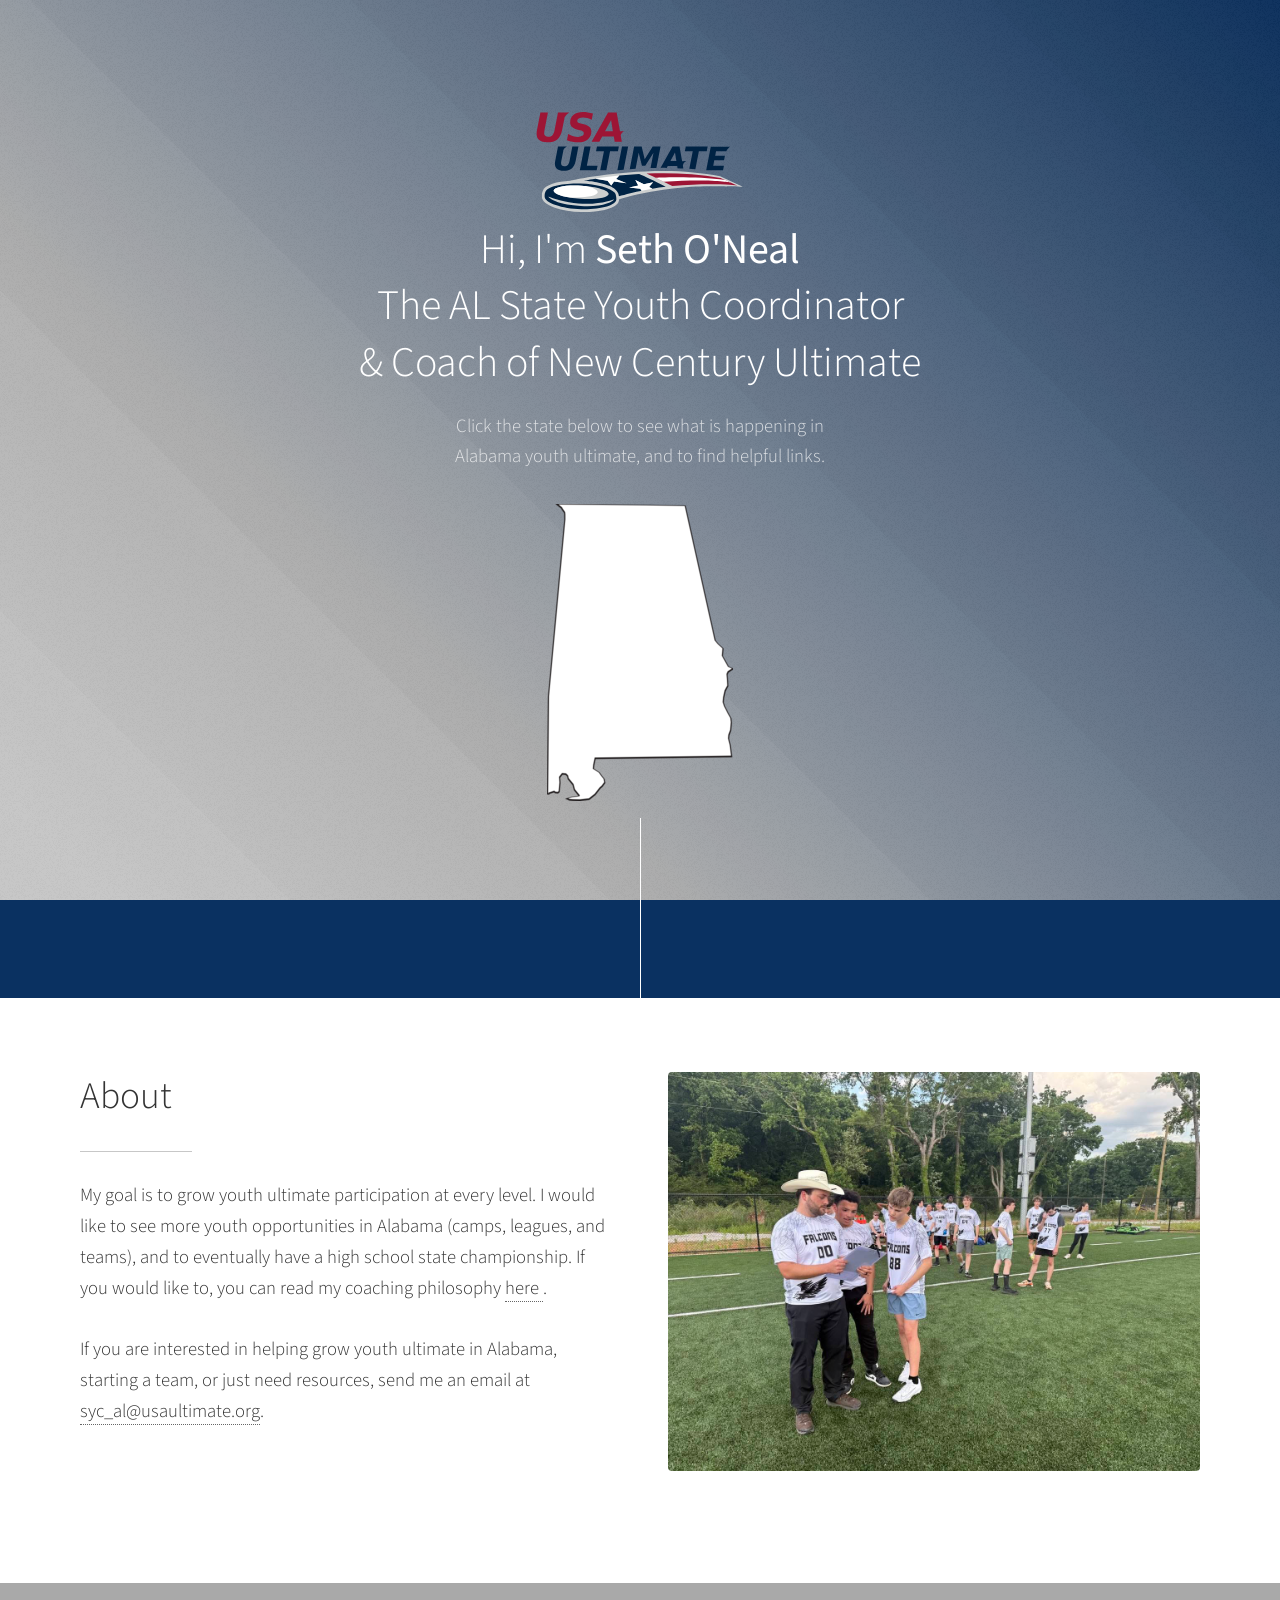
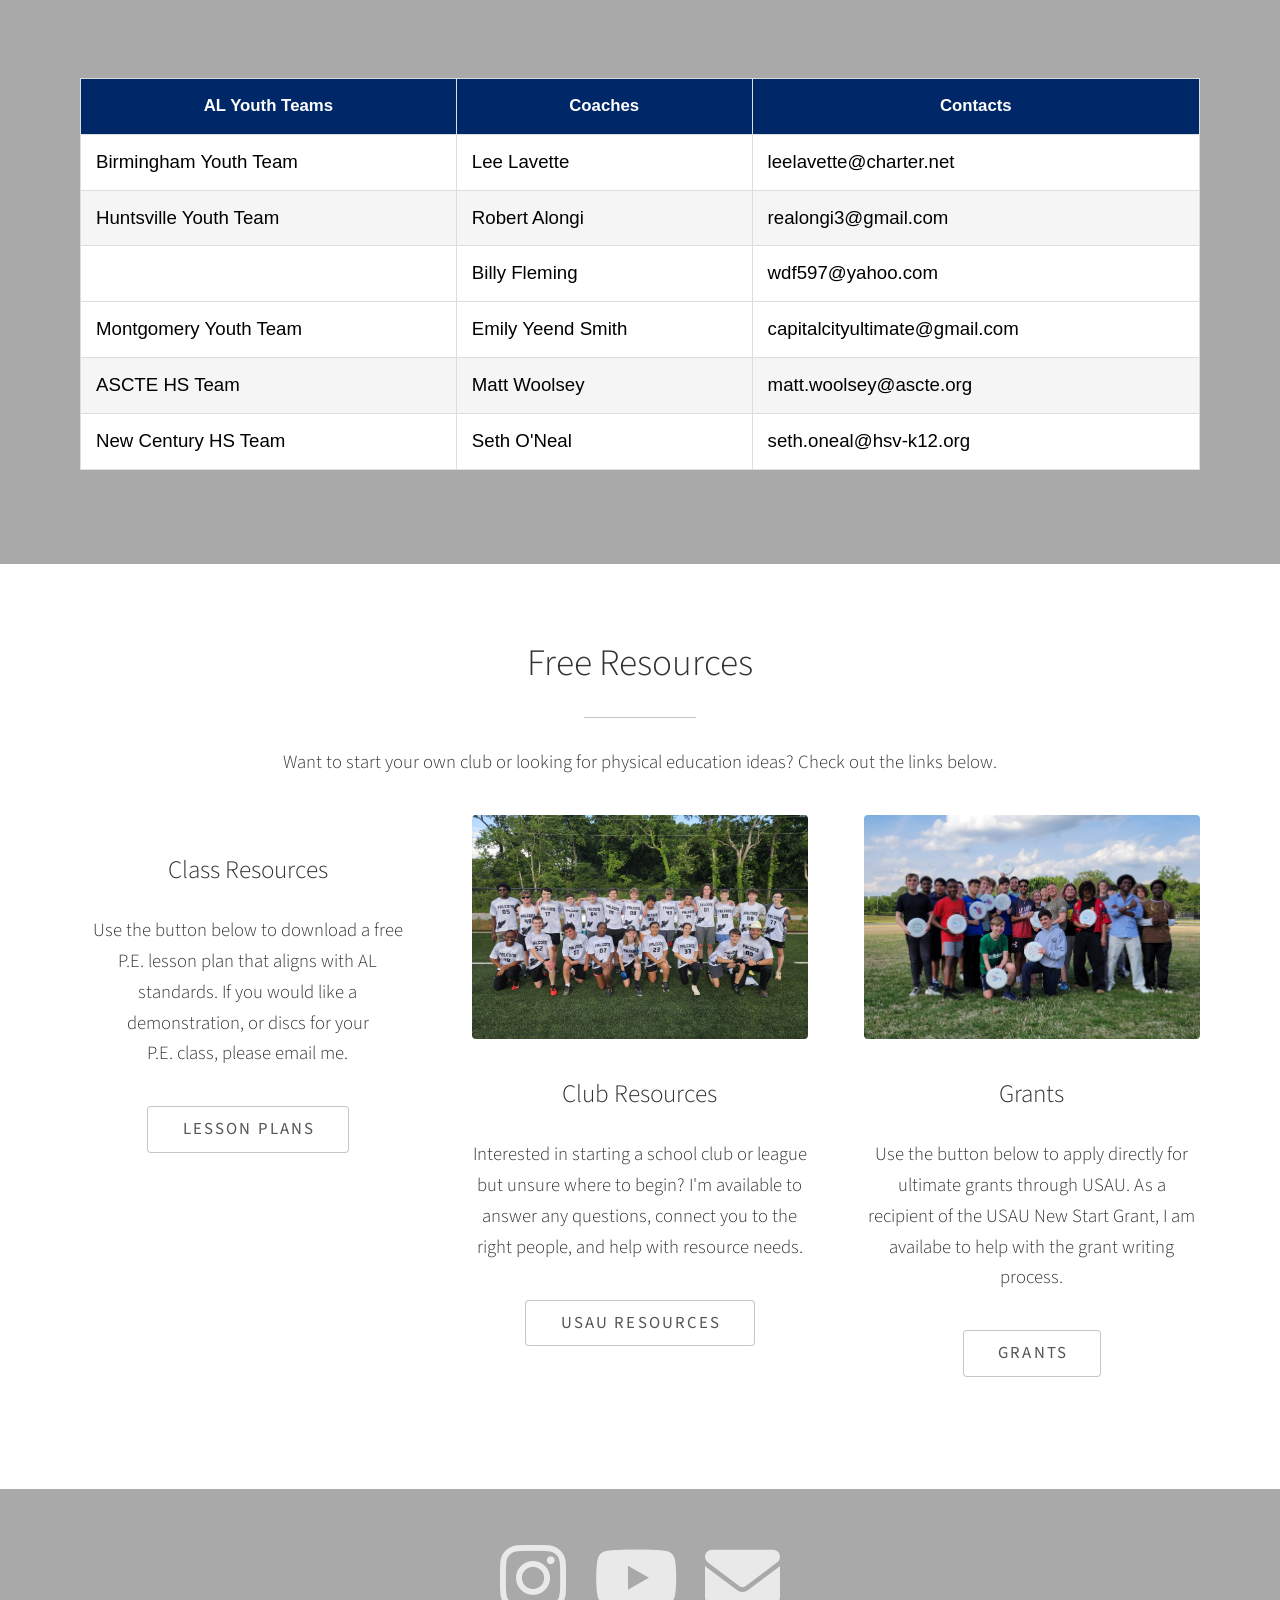
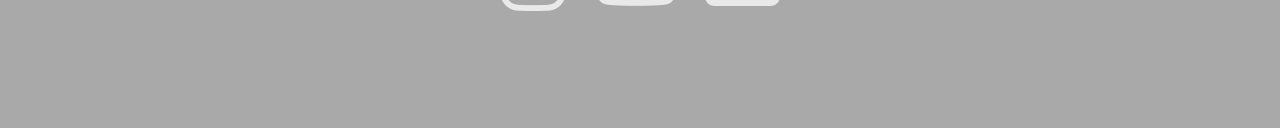
==== ultimate/index.html @ a7fb4c31 "Add files via upload" ====
<!DOCTYPE HTML>
<!--
	Photon by HTML5 UP
	html5up.net | @ajlkn
	Free for personal and commercial use under the CCA 3.0 license (html5up.net/license)
-->
<html>
	<head>
		<title>AL Ultimate</title>
		<meta charset="utf-8" />
		<meta name="viewport" content="width=device-width, initial-scale=1, user-scalable=no" />
		<link rel="stylesheet" href="assets/css/main.css" />
		<noscript><link rel="stylesheet" href="assets/css/noscript.css" /></noscript>
		<link rel="stylesheet"
      href="https://cdnjs.cloudflare.com/ajax/libs/font-awesome/6.7.2/css/all.min.css">
	</head>
	<body class="is-preload">

		<!-- Header -->
			<section id="header">
				<div class="inner">
					<span><a href="https://usaultimate.org/youth/" target="_blank" class="logo-link"><img src="images/usau-ultimate-logo.svg" alt="USAU Logo" width="300" height="100"></a></span>
					<h1>Hi, I'm <strong><a href="../index.html" class="no-underline">Seth O'Neal</a></strong><br />
					The AL State Youth Coordinator <br />
					& Coach of New Century Ultimate</h1>
					<p>Click the state below to see what is happening in <br />
					Alabama youth ultimate, and to find helpful links.</p>
					<ul class="actions special">
						<li><a href="#one" class="button scrolly"></a></li>
					</ul>
					<br />
				</div>
			</section>

		<!-- One -->
			<section id="one" class="main style1">
				<div class="container">
					<div class="row gtr-150">
						<div class="col-6 col-12-medium">
							<header class="major">
								<h2>About</h2>
							</header>
							<p>My goal is to grow youth ultimate participation at every level. I would like to see more youth opportunities in Alabama (camps, leagues, and teams), and to eventually have a high school state championship. If you would like to, you can read my coaching philosophy <a href="images/Coaching Philosophy.pdf" target="_blank"> here </a>. <br />
							<br>
							If you are interested in helping grow youth ultimate in Alabama, starting a team, or just need resources, send me an email at <a href="mailto: syc_al@usaultimate.org" target="_blank">syc_al@usaultimate.org</a>.
							</p>
						</div>
						<div class="col-6 col-12-medium imp-medium">
							<span class="image fit"><img src="images/Coach Pic.jpg" alt="" /></span>
						</div>
					</div>
				</div>
			</section>

		<!-- Two -->
			<section id="two" class="main style2">
				<div class="container">
<style>

.generated-table {
  width: 100%;
  border-collapse: collapse;
  margin: 20px 0;
  font-family: sans-serif;
	
}

.generated-table th,
.generated-table td {
  border: 1px solid #ddd;
  padding: 12px 15px;
  text-align: left;
  background-color: transparent;
  color: inherit;
}

.generated-table th {
  font-weight: bold;
}

.generated-table .tgp-style-1 {
  position: relative;
  background-color: rgb(0, 40, 104);
  color: rgb(255, 255, 255);
  text-align: center;
}

.generated-table .tgp-style-2 {
  position: relative;
  text-align: center;
  color: rgb(255, 255, 255);
  background-color: rgb(0, 40, 104);
}

.generated-table .tgp-style-3 {
  position: relative;
  color: rgb(0, 0, 0);
  background-color: rgb(255, 255, 255);
}

.generated-table .tgp-style-4 {
  position: relative;
  background-color: rgb(255, 255, 255);
  color: rgb(0, 0, 0);
}

.generated-table .tgp-style-5 {
  position: relative;
  background-color: rgb(245, 245, 245);
  color: rgb(0, 0, 0);
}

.generated-table th { background-color: #f2f8ff; color: #1d3557; }

</style>
<table class="table-style-normal generated-table">
  <thead>
    <tr>
      <th scope="col" class="tgp-style-1">AL Youth Teams
      </th>
      <th scope="col" class="tgp-style-2">Coaches
      </th>
      <th scope="col" class="tgp-style-2">Contacts
      </th>
    </tr>
  </thead>
  <tbody>
    <tr>
      <td class="tgp-style-3">Birmingham Youth Team
      </td>
      <td class="tgp-style-4">Lee Lavette
      </td>
      <td class="tgp-style-4">
        <a href="mailto: leelavette@charter.net" target="_blank">leelavette@charter.net
        </a>
      </td>
    </tr>
    <tr>
      <td class="tgp-style-5">Huntsville Youth Team
      </td>
      <td class="tgp-style-5">Robert Alongi
      </td>
      <td class="tgp-style-5">
          <a href="mailto: realongi3@gmail.com" target="_blank">realongi3@gmail.com
        </a>
      </td>
    </tr>
    <tr>
      <td class="tgp-style-4">&nbsp;
      </td>
      <td class="tgp-style-4">Billy Fleming
      </td>
      <td class="tgp-style-4">
        <a href="mailto: wdf597@yahoo.com" target="_blank">wdf597@yahoo.com
        </a>
      </td>
    </tr>
	<tr>
      <td class="tgp-style-3">Montgomery Youth Team
      </td>
      <td class="tgp-style-4">Emily Yeend Smith
      </td>
      <td class="tgp-style-4">
        <a href="mailto: capitalcityultimate@gmail.com" target="_blank">capitalcityultimate@gmail.com
        </a>
      </td>
    </tr>
    <tr>
      <td class="tgp-style-5">ASCTE HS Team
      </td>
      <td class="tgp-style-5">Matt Woolsey
      </td>
      <td class="tgp-style-5">
        <a href="mailto: matt.woolsey@ascte.org" target="_blank">matt.woolsey@ascte.org
        </a>
      </td>
    </tr>
    <tr>
      <td class="tgp-style-3">New Century HS Team
      </td>
      <td class="tgp-style-3">Seth O'Neal
      </td>
      <td class="tgp-style-3">
        <a href="mailto: seth.oneal@hsv-k12.org" target="_blank">seth.oneal@hsv-k12.org
        </a>
      </td>
    </tr>
  </tbody>
</table>
					</div>
				</div>
			</section>

		<!-- Three -->
			<section id="three" class="main style1 special">
				<div class="container">
					<header class="major">
						<h2>Free Resources</h2>
					</header>
					<p>Want to start your own club or looking for physical education ideas? Check out the links below.</p>
					<div class="row gtr-150">
						<div class="col-4 col-12-medium">
							<span class="image fit"><img src="images/Gym Pic.JPG" alt="" /></span>
							<h3>Class Resources</h3>
							<p>Use the button below to download a free P.E. lesson plan that aligns with AL <br> standards. If you would like a demonstration, or discs for your <br> P.E. class, please email me.</p>
							<ul class="actions special">
								<li><a href="images/Ultimate Frisbee Lesson Plans.pdf" target="_blank" class="button">Lesson Plans</a></li>
							</ul>
						</div>
						<div class="col-4 col-12-medium">
							<span class="image fit"><img src="images/S26 Ultimate Team.jpg" alt="" /></span>
							<h3>Club Resources</h3>
							<p>Interested in starting a school club or league but unsure where to begin? I'm available to answer any questions, connect you to the right people, and help with resource needs.</p>
							<ul class="actions special">
								<li><a href="https://usaultimate.org/resources/?_resource_filters=youth" target="_blank" class="button">USAU Resources</a></li>
							</ul>
						</div>
						<div class="col-4 col-12-medium">
							<span class="image fit"><img src="images/Ultimate Grant Photo.jpg" alt="" /></span>
							<h3>Grants</h3>
							<p>Use the button below to apply directly for ultimate grants through USAU. As a recipient of the USAU New Start Grant, I am availabe to help with the grant writing process.</p>
							<ul class="actions special">
								<li><a href="https://usaultimate.org/youth-growth-grants/" target="_blank" class="button">Grants</a></li>
							</ul>
						</div>
					</div>
				</div>
			</section>

		<!-- Four -->
			<section id="four" class="main style2 special">
				<div class="container">
									<ul class="icons">
					<!-- <li><a href="#" class="icon brands alt fa-twitter"><span class="label">Twitter</span></a></li> -->
					<li><a href="https://www.instagram.com/ncths_ultimate/" target="_blank" class="icon brands alt fa-instagram"><span class="label">Instagram</span></a></li>
					<li><a href="https://www.youtube.com/@sethtayloroneal" target="_blank" class="icon brands fa-youtube"><span class="label">Youtube</span></a></li>
					<li><a href="mailto: syc_al@usaultimate.org" class="icon solid alt fa-envelope" target="_blank"><span class="label">Email</span></a></li>
				</ul>
			</section>
					<!-- header class="major">
						<h2>Ipsum feugiat consequat?</h2>
					</header>
					<p>Sed lacus nascetur ac ante amet sapien.</p>
					<ul class="actions special">
						<li><a href="#" class="button wide primary">Sign Up</a></li>
						<li><a href="#" class="button wide">Learn More</a></li>
					</ul>
				</div>
			</section>

		<!-- Five -->
		<!--
			<section id="five" class="main style1">
				<div class="container">
					<header class="major special">
						<h2>Elements</h2>
					</header>

					<section>
						<h4>Text</h4>
						<p>This is <b>bold</b> and this is <strong>strong</strong>. This is <i>italic</i> and this is <em>emphasized</em>.
						This is <sup>superscript</sup> text and this is <sub>subscript</sub> text.
						This is <u>underlined</u> and this is code: <code>for (;;) { ... }</code>. Finally, <a href="#">this is a link</a>.</p>
						<hr />
						<header>
							<h4>Heading with a Subtitle</h4>
							<p>Lorem ipsum dolor sit amet nullam id egestas urna aliquam</p>
						</header>
						<p>Nunc lacinia ante nunc ac lobortis. Interdum adipiscing gravida odio porttitor sem non mi integer non faucibus ornare mi ut ante amet placerat aliquet. Volutpat eu sed ante lacinia sapien lorem accumsan varius montes viverra nibh in adipiscing blandit tempus accumsan.</p>
						<header>
							<h5>Heading with a Subtitle</h5>
							<p>Lorem ipsum dolor sit amet nullam id egestas urna aliquam</p>
						</header>
						<p>Nunc lacinia ante nunc ac lobortis. Interdum adipiscing gravida odio porttitor sem non mi integer non faucibus ornare mi ut ante amet placerat aliquet. Volutpat eu sed ante lacinia sapien lorem accumsan varius montes viverra nibh in adipiscing blandit tempus accumsan.</p>
						<hr />
						<h2>Heading Level 2</h2>
						<h3>Heading Level 3</h3>
						<h4>Heading Level 4</h4>
						<h5>Heading Level 5</h5>
						<h6>Heading Level 6</h6>
						<hr />
						<h5>Blockquote</h5>
						<blockquote>Fringilla nisl. Donec accumsan interdum nisi, quis tincidunt felis sagittis eget tempus euismod. Vestibulum ante ipsum primis in faucibus vestibulum. Blandit adipiscing eu felis iaculis volutpat ac adipiscing accumsan faucibus. Vestibulum ante ipsum primis in faucibus lorem ipsum dolor sit amet nullam adipiscing eu felis.</blockquote>
						<h5>Preformatted</h5>
						<pre><code>i = 0;

while (!deck.isInOrder()) {
print 'Iteration ' + i;
deck.shuffle();
i++;
}

print 'It took ' + i + ' iterations to sort the deck.';</code></pre>
					</section>

					<section>
						<h4>Lists</h4>
						<div class="row">
							<div class="col-6 col-12-medium">
								<h5>Unordered</h5>
								<ul>
									<li>Dolor pulvinar etiam.</li>
									<li>Sagittis adipiscing.</li>
									<li>Felis enim feugiat.</li>
								</ul>
								<h5>Alternate</h5>
								<ul class="alt">
									<li>Dolor pulvinar etiam.</li>
									<li>Sagittis adipiscing.</li>
									<li>Felis enim feugiat.</li>
								</ul>
							</div>
							<div class="col-6 col-12-medium">
								<h5>Ordered</h5>
								<ol>
									<li>Dolor pulvinar etiam.</li>
									<li>Etiam vel felis viverra.</li>
									<li>Felis enim feugiat.</li>
									<li>Dolor pulvinar etiam.</li>
									<li>Etiam vel felis lorem.</li>
									<li>Felis enim et feugiat.</li>
								</ol>
								<h5>Icons</h5>
								<ul class="icons">
									<li><a href="#" class="icon brands fa-twitter"><span class="label">Twitter</span></a></li>
									<li><a href="#" class="icon brands fa-facebook-f"><span class="label">Facebook</span></a></li>
									<li><a href="#" class="icon brands fa-instagram"><span class="label">Instagram</span></a></li>
									<li><a href="#" class="icon brands fa-github"><span class="label">Github</span></a></li>
								</ul>
							</div>
						</div>
						<h5>Actions</h5>
						<div class="row">
							<div class="col-6 col-12-medium">
								<ul class="actions">
									<li><a href="#" class="button primary">Default</a></li>
									<li><a href="#" class="button">Default</a></li>
								</ul>
								<ul class="actions small">
									<li><a href="#" class="button primary small">Small</a></li>
									<li><a href="#" class="button small">Small</a></li>
								</ul>
								<ul class="actions stacked">
									<li><a href="#" class="button primary">Default</a></li>
									<li><a href="#" class="button">Default</a></li>
								</ul>
								<ul class="actions stacked">
									<li><a href="#" class="button primary small">Small</a></li>
									<li><a href="#" class="button small">Small</a></li>
								</ul>
							</div>
							<div class="col-6 col-12-medium">
								<ul class="actions stacked">
									<li><a href="#" class="button primary fit">Default</a></li>
									<li><a href="#" class="button fit">Default</a></li>
								</ul>
								<ul class="actions stacked">
									<li><a href="#" class="button primary small fit">Small</a></li>
									<li><a href="#" class="button small fit">Small</a></li>
								</ul>
							</div>
						</div>
					</section>

					<section>
						<h4>Table</h4>
						<h5>Default</h5>
						<div class="table-wrapper">
							<table>
								<thead>
									<tr>
										<th>Name</th>
										<th>Description</th>
										<th>Price</th>
									</tr>
								</thead>
								<tbody>
									<tr>
										<td>Item One</td>
										<td>Ante turpis integer aliquet porttitor.</td>
										<td>29.99</td>
									</tr>
									<tr>
										<td>Item Two</td>
										<td>Vis ac commodo adipiscing arcu aliquet.</td>
										<td>19.99</td>
									</tr>
									<tr>
										<td>Item Three</td>
										<td> Morbi faucibus arcu accumsan lorem.</td>
										<td>29.99</td>
									</tr>
									<tr>
										<td>Item Four</td>
										<td>Vitae integer tempus condimentum.</td>
										<td>19.99</td>
									</tr>
									<tr>
										<td>Item Five</td>
										<td>Ante turpis integer aliquet porttitor.</td>
										<td>29.99</td>
									</tr>
								</tbody>
								<tfoot>
									<tr>
										<td colspan="2"></td>
										<td>100.00</td>
									</tr>
								</tfoot>
							</table>
						</div>

						<h5>Alternate</h5>
						<div class="table-wrapper">
							<table class="alt">
								<thead>
									<tr>
										<th>Name</th>
										<th>Description</th>
										<th>Price</th>
									</tr>
								</thead>
								<tbody>
									<tr>
										<td>Item One</td>
										<td>Ante turpis integer aliquet porttitor.</td>
										<td>29.99</td>
									</tr>
									<tr>
										<td>Item Two</td>
										<td>Vis ac commodo adipiscing arcu aliquet.</td>
										<td>19.99</td>
									</tr>
									<tr>
										<td>Item Three</td>
										<td> Morbi faucibus arcu accumsan lorem.</td>
										<td>29.99</td>
									</tr>
									<tr>
										<td>Item Four</td>
										<td>Vitae integer tempus condimentum.</td>
										<td>19.99</td>
									</tr>
									<tr>
										<td>Item Five</td>
										<td>Ante turpis integer aliquet porttitor.</td>
										<td>29.99</td>
									</tr>
								</tbody>
								<tfoot>
									<tr>
										<td colspan="2"></td>
										<td>100.00</td>
									</tr>
								</tfoot>
							</table>
						</div>
					</section>

					<section>
						<h4>Buttons</h4>
						<ul class="actions">
							<li><a href="#" class="button primary">Primary</a></li>
							<li><a href="#" class="button">Default</a></li>
						</ul>
						<ul class="actions">
							<li><a href="#" class="button large">Large</a></li>
							<li><a href="#" class="button">Default</a></li>
							<li><a href="#" class="button small">Small</a></li>
						</ul>
						<ul class="actions fit">
							<li><a href="#" class="button fit">Fit</a></li>
							<li><a href="#" class="button primary fit">Fit</a></li>
							<li><a href="#" class="button fit">Fit</a></li>
						</ul>
						<ul class="actions fit small">
							<li><a href="#" class="button primary fit small">Fit + Small</a></li>
							<li><a href="#" class="button fit small">Fit + Small</a></li>
							<li><a href="#" class="button primary fit small">Fit + Small</a></li>
						</ul>
						<ul class="actions">
							<li><a href="#" class="button primary icon solid fa-download">Icon</a></li>
							<li><a href="#" class="button icon solid fa-download">Icon</a></li>
						</ul>
						<ul class="actions">
							<li><span class="button primary disabled">Disabled</span></li>
							<li><span class="button disabled">Disabled</span></li>
						</ul>
					</section>

					<section>
						<h4>Form</h4>
						<form method="post" action="#">
							<div class="row gtr-uniform gtr-50">
								<div class="col-6 col-12-xsmall">
									<input type="text" name="demo-name" id="demo-name" value="" placeholder="Name" />
								</div>
								<div class="col-6 col-12-xsmall">
									<input type="email" name="demo-email" id="demo-email" value="" placeholder="Email" />
								</div>
								<div class="col-12">
									<select name="demo-category" id="demo-category">
										<option value="">- Category -</option>
										<option value="1">Manufacturing</option>
										<option value="1">Shipping</option>
										<option value="1">Administration</option>
										<option value="1">Human Resources</option>
									</select>
								</div>
								<div class="col-4 col-12-small">
									<input type="radio" id="demo-priority-low" name="demo-priority" checked>
									<label for="demo-priority-low">Low</label>
								</div>
								<div class="col-4 col-12-small">
									<input type="radio" id="demo-priority-normal" name="demo-priority">
									<label for="demo-priority-normal">Normal</label>
								</div>
								<div class="col-4 col-12-small">
									<input type="radio" id="demo-priority-high" name="demo-priority">
									<label for="demo-priority-high">High</label>
								</div>
								<div class="col-6 col-12-small">
									<input type="checkbox" id="demo-copy" name="demo-copy">
									<label for="demo-copy">Email me a copy</label>
								</div>
								<div class="col-6 col-12-small">
									<input type="checkbox" id="demo-human" name="demo-human" checked>
									<label for="demo-human">Not a robot</label>
								</div>
								<div class="col-12">
									<textarea name="demo-message" id="demo-message" placeholder="Enter your message" rows="6"></textarea>
								</div>
								<div class="col-12">
									<ul class="actions">
										<li><input type="submit" value="Send Message" class="primary" /></li>
										<li><input type="reset" value="Reset" /></li>
									</ul>
								</div>
							</div>
						</form>
					</section>

					<section>
						<h4>Image</h4>
						<h5>Fit</h5>
						<div class="box alt">
							<div class="row gtr-uniform gtr-50">
								<div class="col-12"><span class="image fit"><img src="images/pic06.jpg" alt="" /></span></div>
								<div class="col-4"><span class="image fit"><img src="images/pic02.jpg" alt="" /></span></div>
								<div class="col-4"><span class="image fit"><img src="images/pic03.jpg" alt="" /></span></div>
								<div class="col-4"><span class="image fit"><img src="images/pic04.jpg" alt="" /></span></div>
								<div class="col-4"><span class="image fit"><img src="images/pic03.jpg" alt="" /></span></div>
								<div class="col-4"><span class="image fit"><img src="images/pic04.jpg" alt="" /></span></div>
								<div class="col-4"><span class="image fit"><img src="images/pic02.jpg" alt="" /></span></div>
								<div class="col-4"><span class="image fit"><img src="images/pic04.jpg" alt="" /></span></div>
								<div class="col-4"><span class="image fit"><img src="images/pic02.jpg" alt="" /></span></div>
								<div class="col-4"><span class="image fit"><img src="images/pic03.jpg" alt="" /></span></div>
							</div>
						</div>
						<h5>Left &amp; Right</h5>
						<p><span class="image left"><img src="images/pic05.jpg" alt="" /></span>Fringilla nisl. Donec accumsan interdum nisi, quis tincidunt felis sagittis eget. tempus euismod. Vestibulum ante ipsum primis in faucibus vestibulum. Blandit adipiscing eu felis iaculis volutpat ac adipiscing accumsan eu faucibus. Integer ac pellentesque praesent tincidunt felis sagittis eget. tempus euismod. Vestibulum ante ipsum primis in faucibus vestibulum. Blandit adipiscing eu felis iaculis volutpat ac adipiscing accumsan eu faucibus. Integer ac pellentesque praesent. Donec accumsan interdum nisi, quis tincidunt felis sagittis eget. tempus euismod. Vestibulum ante ipsum primis in faucibus vestibulum. Blandit adipiscing eu felis iaculis volutpat ac adipiscing accumsan eu faucibus. Integer ac pellentesque praesent tincidunt felis sagittis eget. tempus euismod. Vestibulum ante ipsum primis in faucibus vestibulum. Blandit adipiscing eu felis iaculis volutpat ac adipiscing accumsan eu faucibus. Integer ac pellentesque praesent. Blandit adipiscing eu felis iaculis volutpat ac adipiscing accumsan eu faucibus. Integer ac pellentesque praesent tincidunt felis sagittis eget. tempus euismod. Vestibulum ante ipsum primis in faucibus vestibulum. Blandit adipiscing eu felis iaculis volutpat ac adipiscing accumsan eu faucibus. Integer ac pellentesque praesent.</p>
						<p><span class="image right"><img src="images/pic05.jpg" alt="" /></span>Fringilla nisl. Donec accumsan interdum nisi, quis tincidunt felis sagittis eget. tempus euismod. Vestibulum ante ipsum primis in faucibus vestibulum. Blandit adipiscing eu felis iaculis volutpat ac adipiscing accumsan eu faucibus. Integer ac pellentesque praesent tincidunt felis sagittis eget. tempus euismod. Vestibulum ante ipsum primis in faucibus vestibulum. Blandit adipiscing eu felis iaculis volutpat ac adipiscing accumsan eu faucibus. Integer ac pellentesque praesent. Donec accumsan interdum nisi, quis tincidunt felis sagittis eget. tempus euismod. Vestibulum ante ipsum primis in faucibus vestibulum. Blandit adipiscing eu felis iaculis volutpat ac adipiscing accumsan eu faucibus. Integer ac pellentesque praesent tincidunt felis sagittis eget. tempus euismod. Vestibulum ante ipsum primis in faucibus vestibulum. Blandit adipiscing eu felis iaculis volutpat ac adipiscing accumsan eu faucibus. Integer ac pellentesque praesent. Blandit adipiscing eu felis iaculis volutpat ac adipiscing accumsan eu faucibus. Integer ac pellentesque praesent tincidunt felis sagittis eget. tempus euismod. Vestibulum ante ipsum primis in faucibus vestibulum. Blandit adipiscing eu felis iaculis volutpat ac adipiscing accumsan eu faucibus. Integer ac pellentesque praesent.</p>
					</section>

				</div>
			</section>
		-->

		<!-- Footer -->
			<!--section id="footer">
				<ul class="icons">
					<li><a href="#" class="icon brands alt fa-twitter"><span class="label">Twitter</span></a></li>
					<li><a href="#" class="icon brands alt fa-facebook-f"><span class="label">Facebook</span></a></li>
					<li><a href="#" class="icon brands alt fa-instagram"><span class="label">Instagram</span></a></li>
					<li><a href="#" class="icon brands alt fa-github"><span class="label">GitHub</span></a></li>
					<li><a href="#" class="icon solid alt fa-envelope"><span class="label">Email</span></a></li>
				</ul>
				<ul class="copyright">
					<li>&copy; Untitled</li><li>Design: <a href="http://html5up.net">HTML5 UP</a></li>
				</ul>
			</section>

		<!-- Scripts -->
			<script src="assets/js/jquery.min.js"></script>
			<script src="assets/js/jquery.scrolly.min.js"></script>
			<script src="assets/js/browser.min.js"></script>
			<script src="assets/js/breakpoints.min.js"></script>
			<script src="assets/js/util.js"></script>
			<script src="assets/js/main.js"></script>

	</body>
</html>
---- ultimate/assets/css/main.css ----
@import url("fontawesome-all.min.css");
@import url("https://fonts.googleapis.com/css?family=Source+Sans+Pro:300,300italic,400,400italic");

/*
	Photon by HTML5 UP
	html5up.net | @ajlkn
	Free for personal and commercial use under the CCA 3.0 license (html5up.net/license)
*/

html, body, div, span, applet, object,
iframe, h1, h2, h3, h4, h5, h6, p, blockquote,
pre, a, abbr, acronym, address, big, cite,
code, del, dfn, em, img, ins, kbd, q, s, samp,
small, strike, strong, sub, sup, tt, var, b,
u, i, center, dl, dt, dd, ol, ul, li, fieldset,
form, label, legend, table, caption, tbody,
tfoot, thead, tr, th, td, article, aside,
canvas, details, embed, figure, figcaption,
footer, header, hgroup, menu, nav, output, ruby,
section, summary, time, mark, audio, video {
	margin: 0;
	padding: 0;
	border: 0;
	font-size: 100%;
	font: inherit;
	vertical-align: baseline;}

article, aside, details, figcaption, figure,
footer, header, hgroup, menu, nav, section {
	display: block;}

body {
	line-height: 1;
}

ol, ul {
	list-style: none;
}

blockquote, q {
	quotes: none;
}

	blockquote:before, blockquote:after, q:before, q:after {
		content: '';
		content: none;
	}

table {
	border-collapse: collapse;
	border-spacing: 0;
}

body {
	-webkit-text-size-adjust: none;
}

mark {
	background-color: transparent;
	color: inherit;
}

input::-moz-focus-inner {
	border: 0;
	padding: 0;
}

input, select, textarea {
	-moz-appearance: none;
	-webkit-appearance: none;
	-ms-appearance: none;
	appearance: none;
}

/* Basic */

	html {
		box-sizing: border-box;
	}

	*, *:before, *:after {
		box-sizing: inherit;
	}

	body {
		background: #fff;
	}

		body.is-preload *, body.is-preload *:before, body.is-preload *:after {
			-moz-animation: none !important;
			-webkit-animation: none !important;
			-ms-animation: none !important;
			animation: none !important;
			-moz-transition: none !important;
			-webkit-transition: none !important;
			-ms-transition: none !important;
			transition: none !important;
		}

	body, input, select, textarea {
		color: #353535;
		font-family: "Source Sans Pro", Helvetica, sans-serif;
		font-size: 16pt;
		font-weight: 300;
		line-height: 1.65em;
	}

	a {
		-moz-transition: color 0.2s ease-in-out, border-color 0.2s ease-in-out;
		-webkit-transition: color 0.2s ease-in-out, border-color 0.2s ease-in-out;
		-ms-transition: color 0.2s ease-in-out, border-color 0.2s ease-in-out;
		transition: color 0.2s ease-in-out, border-color 0.2s ease-in-out;
		border-bottom: dotted 1px #666;
		color: inherit;
		text-decoration: none;
	}

		a:hover {
			border-bottom-color: transparent !important;
			color: #1767c9;
		}

	strong, b {
		color: #555;
		font-weight: 400;
	}

	em, i {
		font-style: italic;
	}

	p {
		margin: 0 0 2em 0;
	}

	h1, h2, h3, h4, h5, h6 {
		color: #333;
		line-height: 1em;
		margin: 0 0 1em 0;
	}

		h1 a, h2 a, h3 a, h4 a, h5 a, h6 a {
			color: inherit;
			text-decoration: none;
		}

	h1 {
		font-size: 2.25em;
		line-height: 1.35em;
	}

	h2 {
		font-size: 2em;
		line-height: 1.35em;
	}

	h3 {
		font-size: 1.35em;
		line-height: 1.5em;
	}

	h4 {
		font-size: 1.25em;
		line-height: 1.5em;
	}

	h5 {
		font-size: 0.9em;
		line-height: 1.5em;
	}

	h6 {
		font-size: 0.7em;
		line-height: 1.5em;
	}

	sub {
		font-size: 0.8em;
		position: relative;
		top: 0.5em;
	}

	sup {
		font-size: 0.8em;
		position: relative;
		top: -0.5em;
	}

	hr {
		border: 0;
		border-bottom: solid 1px rgba(144, 144, 144, 0.5);
		margin: 2em 0;
	}

		hr.major {
			margin: 3em 0;
		}

	blockquote {
		border-left: solid 4px rgba(144, 144, 144, 0.5);
		font-style: italic;
		margin: 0 0 2em 0;
		padding: 0.5em 0 0.5em 2em;
	}

	code {
		background: rgba(144, 144, 144, 0.075);
		border-radius: 4px;
		border: solid 1px rgba(144, 144, 144, 0.5);
		font-family: "Courier New", monospace;
		font-size: 0.9em;
		margin: 0 0.25em;
		padding: 0.25em 0.65em;
	}

	pre {
		-webkit-overflow-scrolling: touch;
		font-family: "Courier New", monospace;
		font-size: 0.9em;
		margin: 0 0 2em 0;
	}

		pre code {
			display: block;
			line-height: 1.75em;
			padding: 1em 1.5em;
			overflow-x: auto;
		}

	.align-left {
		text-align: left;
	}

	.align-center {
		text-align: center;
	}

	.align-right {
		text-align: right;
	}

/* Container */

	.container {
		margin: 0 auto;
		max-width: calc(100% - 4em);
		width: 60em;
	}

		.container.xsmall {
			width: 15em;
		}

		.container.small {
			width: 30em;
		}

		.container.medium {
			width: 45em;
		}

		.container.large {
			width: 75em;
		}

		.container.xlarge {
			width: 90em;
		}

		.container.max {
			width: 100%;
		}

		@media screen and (max-width: 980px) {

			.container {
				max-width: 100% !important;
				width: 100% !important;
			}

		}

		@media screen and (max-width: 480px) {

			.container {
				max-width: calc(100% - 3em);
			}

		}

/* Row */

	.row {
		display: flex;
		flex-wrap: wrap;
		box-sizing: border-box;
		align-items: stretch;
	}

		.row > * {
			box-sizing: border-box;
		}

		.row.gtr-uniform > * > :last-child {
			margin-bottom: 0;
		}

		.row.aln-left {
			justify-content: flex-start;
		}

		.row.aln-center {
			justify-content: center;
		}

		.row.aln-right {
			justify-content: flex-end;
		}

		.row.aln-top {
			align-items: flex-start;
		}

		.row.aln-middle {
			align-items: center;
		}

		.row.aln-bottom {
			align-items: flex-end;
		}

		.row > .imp {
			order: -1;
		}

		.row > .col-1 {
			width: 8.33333%;
		}

		.row > .off-1 {
			margin-left: 8.33333%;
		}

		.row > .col-2 {
			width: 16.66667%;
		}

		.row > .off-2 {
			margin-left: 16.66667%;
		}

		.row > .col-3 {
			width: 25%;
		}

		.row > .off-3 {
			margin-left: 25%;
		}

		.row > .col-4 {
			width: 33.33333%;
		}

		.row > .off-4 {
			margin-left: 33.33333%;
		}

		.row > .col-5 {
			width: 41.66667%;
		}

		.row > .off-5 {
			margin-left: 41.66667%;
		}

		.row > .col-6 {
			width: 50%;
		}

		.row > .off-6 {
			margin-left: 50%;
		}

		.row > .col-7 {
			width: 58.33333%;
		}

		.row > .off-7 {
			margin-left: 58.33333%;
		}

		.row > .col-8 {
			width: 66.66667%;
		}

		.row > .off-8 {
			margin-left: 66.66667%;
		}

		.row > .col-9 {
			width: 75%;
		}

		.row > .off-9 {
			margin-left: 75%;
		}

		.row > .col-10 {
			width: 83.33333%;
		}

		.row > .off-10 {
			margin-left: 83.33333%;
		}

		.row > .col-11 {
			width: 91.66667%;
		}

		.row > .off-11 {
			margin-left: 91.66667%;
		}

		.row > .col-12 {
			width: 100%;
		}

		.row > .off-12 {
			margin-left: 100%;
		}

		.row.gtr-0 {
			margin-top: 0;
			margin-left: 0em;
		}

			.row.gtr-0 > * {
				padding: 0 0 0 0em;
			}

			.row.gtr-0.gtr-uniform {
				margin-top: 0em;
			}

				.row.gtr-0.gtr-uniform > * {
					padding-top: 0em;
				}

		.row.gtr-25 {
			margin-top: 0;
			margin-left: -0.5em;
		}

			.row.gtr-25 > * {
				padding: 0 0 0 0.5em;
			}

			.row.gtr-25.gtr-uniform {
				margin-top: -0.5em;
			}

				.row.gtr-25.gtr-uniform > * {
					padding-top: 0.5em;
				}

		.row.gtr-50 {
			margin-top: 0;
			margin-left: -1em;
		}

			.row.gtr-50 > * {
				padding: 0 0 0 1em;
			}

			.row.gtr-50.gtr-uniform {
				margin-top: -1em;
			}

				.row.gtr-50.gtr-uniform > * {
					padding-top: 1em;
				}

		.row {
			margin-top: 0;
			margin-left: -2em;
		}

			.row > * {
				padding: 0 0 0 2em;
			}

			.row.gtr-uniform {
				margin-top: -2em;
			}

				.row.gtr-uniform > * {
					padding-top: 2em;
				}

		.row.gtr-150 {
			margin-top: 0;
			margin-left: -3em;
		}

			.row.gtr-150 > * {
				padding: 0 0 0 3em;
			}

			.row.gtr-150.gtr-uniform {
				margin-top: -3em;
			}

				.row.gtr-150.gtr-uniform > * {
					padding-top: 3em;
				}

		.row.gtr-200 {
			margin-top: 0;
			margin-left: -4em;
		}

			.row.gtr-200 > * {
				padding: 0 0 0 4em;
			}

			.row.gtr-200.gtr-uniform {
				margin-top: -4em;
			}

				.row.gtr-200.gtr-uniform > * {
					padding-top: 4em;
				}

		@media screen and (max-width: 1680px) {

			.row {
				display: flex;
				flex-wrap: wrap;
				box-sizing: border-box;
				align-items: stretch;
			}

				.row > * {
					box-sizing: border-box;
				}

				.row.gtr-uniform > * > :last-child {
					margin-bottom: 0;
				}

				.row.aln-left {
					justify-content: flex-start;
				}

				.row.aln-center {
					justify-content: center;
				}

				.row.aln-right {
					justify-content: flex-end;
				}

				.row.aln-top {
					align-items: flex-start;
				}

				.row.aln-middle {
					align-items: center;
				}

				.row.aln-bottom {
					align-items: flex-end;
				}

				.row > .imp-xlarge {
					order: -1;
				}

				.row > .col-1-xlarge {
					width: 8.33333%;
				}

				.row > .off-1-xlarge {
					margin-left: 8.33333%;
				}

				.row > .col-2-xlarge {
					width: 16.66667%;
				}

				.row > .off-2-xlarge {
					margin-left: 16.66667%;
				}

				.row > .col-3-xlarge {
					width: 25%;
				}

				.row > .off-3-xlarge {
					margin-left: 25%;
				}

				.row > .col-4-xlarge {
					width: 33.33333%;
				}

				.row > .off-4-xlarge {
					margin-left: 33.33333%;
				}

				.row > .col-5-xlarge {
					width: 41.66667%;
				}

				.row > .off-5-xlarge {
					margin-left: 41.66667%;
				}

				.row > .col-6-xlarge {
					width: 50%;
				}

				.row > .off-6-xlarge {
					margin-left: 50%;
				}

				.row > .col-7-xlarge {
					width: 58.33333%;
				}

				.row > .off-7-xlarge {
					margin-left: 58.33333%;
				}

				.row > .col-8-xlarge {
					width: 66.66667%;
				}

				.row > .off-8-xlarge {
					margin-left: 66.66667%;
				}

				.row > .col-9-xlarge {
					width: 75%;
				}

				.row > .off-9-xlarge {
					margin-left: 75%;
				}

				.row > .col-10-xlarge {
					width: 83.33333%;
				}

				.row > .off-10-xlarge {
					margin-left: 83.33333%;
				}

				.row > .col-11-xlarge {
					width: 91.66667%;
				}

				.row > .off-11-xlarge {
					margin-left: 91.66667%;
				}

				.row > .col-12-xlarge {
					width: 100%;
				}

				.row > .off-12-xlarge {
					margin-left: 100%;
				}

				.row.gtr-0 {
					margin-top: 0;
					margin-left: 0em;
				}

					.row.gtr-0 > * {
						padding: 0 0 0 0em;
					}

					.row.gtr-0.gtr-uniform {
						margin-top: 0em;
					}

						.row.gtr-0.gtr-uniform > * {
							padding-top: 0em;
						}

				.row.gtr-25 {
					margin-top: 0;
					margin-left: -0.5em;
				}

					.row.gtr-25 > * {
						padding: 0 0 0 0.5em;
					}

					.row.gtr-25.gtr-uniform {
						margin-top: -0.5em;
					}

						.row.gtr-25.gtr-uniform > * {
							padding-top: 0.5em;
						}

				.row.gtr-50 {
					margin-top: 0;
					margin-left: -1em;
				}

					.row.gtr-50 > * {
						padding: 0 0 0 1em;
					}

					.row.gtr-50.gtr-uniform {
						margin-top: -1em;
					}

						.row.gtr-50.gtr-uniform > * {
							padding-top: 1em;
						}

				.row {
					margin-top: 0;
					margin-left: -2em;
				}

					.row > * {
						padding: 0 0 0 2em;
					}

					.row.gtr-uniform {
						margin-top: -2em;
					}

						.row.gtr-uniform > * {
							padding-top: 2em;
						}

				.row.gtr-150 {
					margin-top: 0;
					margin-left: -3em;
				}

					.row.gtr-150 > * {
						padding: 0 0 0 3em;
					}

					.row.gtr-150.gtr-uniform {
						margin-top: -3em;
					}

						.row.gtr-150.gtr-uniform > * {
							padding-top: 3em;
						}

				.row.gtr-200 {
					margin-top: 0;
					margin-left: -4em;
				}

					.row.gtr-200 > * {
						padding: 0 0 0 4em;
					}

					.row.gtr-200.gtr-uniform {
						margin-top: -4em;
					}

						.row.gtr-200.gtr-uniform > * {
							padding-top: 4em;
						}

		}

		@media screen and (max-width: 1140px) {

			.row {
				display: flex;
				flex-wrap: wrap;
				box-sizing: border-box;
				align-items: stretch;
			}

				.row > * {
					box-sizing: border-box;
				}

				.row.gtr-uniform > * > :last-child {
					margin-bottom: 0;
				}

				.row.aln-left {
					justify-content: flex-start;
				}

				.row.aln-center {
					justify-content: center;
				}

				.row.aln-right {
					justify-content: flex-end;
				}

				.row.aln-top {
					align-items: flex-start;
				}

				.row.aln-middle {
					align-items: center;
				}

				.row.aln-bottom {
					align-items: flex-end;
				}

				.row > .imp-large {
					order: -1;
				}

				.row > .col-1-large {
					width: 8.33333%;
				}

				.row > .off-1-large {
					margin-left: 8.33333%;
				}

				.row > .col-2-large {
					width: 16.66667%;
				}

				.row > .off-2-large {
					margin-left: 16.66667%;
				}

				.row > .col-3-large {
					width: 25%;
				}

				.row > .off-3-large {
					margin-left: 25%;
				}

				.row > .col-4-large {
					width: 33.33333%;
				}

				.row > .off-4-large {
					margin-left: 33.33333%;
				}

				.row > .col-5-large {
					width: 41.66667%;
				}

				.row > .off-5-large {
					margin-left: 41.66667%;
				}

				.row > .col-6-large {
					width: 50%;
				}

				.row > .off-6-large {
					margin-left: 50%;
				}

				.row > .col-7-large {
					width: 58.33333%;
				}

				.row > .off-7-large {
					margin-left: 58.33333%;
				}

				.row > .col-8-large {
					width: 66.66667%;
				}

				.row > .off-8-large {
					margin-left: 66.66667%;
				}

				.row > .col-9-large {
					width: 75%;
				}

				.row > .off-9-large {
					margin-left: 75%;
				}

				.row > .col-10-large {
					width: 83.33333%;
				}

				.row > .off-10-large {
					margin-left: 83.33333%;
				}

				.row > .col-11-large {
					width: 91.66667%;
				}

				.row > .off-11-large {
					margin-left: 91.66667%;
				}

				.row > .col-12-large {
					width: 100%;
				}

				.row > .off-12-large {
					margin-left: 100%;
				}

				.row.gtr-0 {
					margin-top: 0;
					margin-left: 0em;
				}

					.row.gtr-0 > * {
						padding: 0 0 0 0em;
					}

					.row.gtr-0.gtr-uniform {
						margin-top: 0em;
					}

						.row.gtr-0.gtr-uniform > * {
							padding-top: 0em;
						}

				.row.gtr-25 {
					margin-top: 0;
					margin-left: -0.5em;
				}

					.row.gtr-25 > * {
						padding: 0 0 0 0.5em;
					}

					.row.gtr-25.gtr-uniform {
						margin-top: -0.5em;
					}

						.row.gtr-25.gtr-uniform > * {
							padding-top: 0.5em;
						}

				.row.gtr-50 {
					margin-top: 0;
					margin-left: -1em;
				}

					.row.gtr-50 > * {
						padding: 0 0 0 1em;
					}

					.row.gtr-50.gtr-uniform {
						margin-top: -1em;
					}

						.row.gtr-50.gtr-uniform > * {
							padding-top: 1em;
						}

				.row {
					margin-top: 0;
					margin-left: -2em;
				}

					.row > * {
						padding: 0 0 0 2em;
					}

					.row.gtr-uniform {
						margin-top: -2em;
					}

						.row.gtr-uniform > * {
							padding-top: 2em;
						}

				.row.gtr-150 {
					margin-top: 0;
					margin-left: -3em;
				}

					.row.gtr-150 > * {
						padding: 0 0 0 3em;
					}

					.row.gtr-150.gtr-uniform {
						margin-top: -3em;
					}

						.row.gtr-150.gtr-uniform > * {
							padding-top: 3em;
						}

				.row.gtr-200 {
					margin-top: 0;
					margin-left: -4em;
				}

					.row.gtr-200 > * {
						padding: 0 0 0 4em;
					}

					.row.gtr-200.gtr-uniform {
						margin-top: -4em;
					}

						.row.gtr-200.gtr-uniform > * {
							padding-top: 4em;
						}

		}

		@media screen and (max-width: 980px) {

			.row {
				display: flex;
				flex-wrap: wrap;
				box-sizing: border-box;
				align-items: stretch;
			}

				.row > * {
					box-sizing: border-box;
				}

				.row.gtr-uniform > * > :last-child {
					margin-bottom: 0;
				}

				.row.aln-left {
					justify-content: flex-start;
				}

				.row.aln-center {
					justify-content: center;
				}

				.row.aln-right {
					justify-content: flex-end;
				}

				.row.aln-top {
					align-items: flex-start;
				}

				.row.aln-middle {
					align-items: center;
				}

				.row.aln-bottom {
					align-items: flex-end;
				}

				.row > .imp-medium {
					order: -1;
				}

				.row > .col-1-medium {
					width: 8.33333%;
				}

				.row > .off-1-medium {
					margin-left: 8.33333%;
				}

				.row > .col-2-medium {
					width: 16.66667%;
				}

				.row > .off-2-medium {
					margin-left: 16.66667%;
				}

				.row > .col-3-medium {
					width: 25%;
				}

				.row > .off-3-medium {
					margin-left: 25%;
				}

				.row > .col-4-medium {
					width: 33.33333%;
				}

				.row > .off-4-medium {
					margin-left: 33.33333%;
				}

				.row > .col-5-medium {
					width: 41.66667%;
				}

				.row > .off-5-medium {
					margin-left: 41.66667%;
				}

				.row > .col-6-medium {
					width: 50%;
				}

				.row > .off-6-medium {
					margin-left: 50%;
				}

				.row > .col-7-medium {
					width: 58.33333%;
				}

				.row > .off-7-medium {
					margin-left: 58.33333%;
				}

				.row > .col-8-medium {
					width: 66.66667%;
				}

				.row > .off-8-medium {
					margin-left: 66.66667%;
				}

				.row > .col-9-medium {
					width: 75%;
				}

				.row > .off-9-medium {
					margin-left: 75%;
				}

				.row > .col-10-medium {
					width: 83.33333%;
				}

				.row > .off-10-medium {
					margin-left: 83.33333%;
				}

				.row > .col-11-medium {
					width: 91.66667%;
				}

				.row > .off-11-medium {
					margin-left: 91.66667%;
				}

				.row > .col-12-medium {
					width: 100%;
				}

				.row > .off-12-medium {
					margin-left: 100%;
				}

				.row.gtr-0 {
					margin-top: 0;
					margin-left: 0em;
				}

					.row.gtr-0 > * {
						padding: 0 0 0 0em;
					}

					.row.gtr-0.gtr-uniform {
						margin-top: 0em;
					}

						.row.gtr-0.gtr-uniform > * {
							padding-top: 0em;
						}

				.row.gtr-25 {
					margin-top: 0;
					margin-left: -0.5em;
				}

					.row.gtr-25 > * {
						padding: 0 0 0 0.5em;
					}

					.row.gtr-25.gtr-uniform {
						margin-top: -0.5em;
					}

						.row.gtr-25.gtr-uniform > * {
							padding-top: 0.5em;
						}

				.row.gtr-50 {
					margin-top: 0;
					margin-left: -1em;
				}

					.row.gtr-50 > * {
						padding: 0 0 0 1em;
					}

					.row.gtr-50.gtr-uniform {
						margin-top: -1em;
					}

						.row.gtr-50.gtr-uniform > * {
							padding-top: 1em;
						}

				.row {
					margin-top: 0;
					margin-left: -2em;
				}

					.row > * {
						padding: 0 0 0 2em;
					}

					.row.gtr-uniform {
						margin-top: -2em;
					}

						.row.gtr-uniform > * {
							padding-top: 2em;
						}

				.row.gtr-150 {
					margin-top: 0;
					margin-left: -3em;
				}

					.row.gtr-150 > * {
						padding: 0 0 0 3em;
					}

					.row.gtr-150.gtr-uniform {
						margin-top: -3em;
					}

						.row.gtr-150.gtr-uniform > * {
							padding-top: 3em;
						}

				.row.gtr-200 {
					margin-top: 0;
					margin-left: -4em;
				}

					.row.gtr-200 > * {
						padding: 0 0 0 4em;
					}

					.row.gtr-200.gtr-uniform {
						margin-top: -4em;
					}

						.row.gtr-200.gtr-uniform > * {
							padding-top: 4em;
						}

		}

		@media screen and (max-width: 736px) {

			.row {
				display: flex;
				flex-wrap: wrap;
				box-sizing: border-box;
				align-items: stretch;
			}

				.row > * {
					box-sizing: border-box;
				}

				.row.gtr-uniform > * > :last-child {
					margin-bottom: 0;
				}

				.row.aln-left {
					justify-content: flex-start;
				}

				.row.aln-center {
					justify-content: center;
				}

				.row.aln-right {
					justify-content: flex-end;
				}

				.row.aln-top {
					align-items: flex-start;
				}

				.row.aln-middle {
					align-items: center;
				}

				.row.aln-bottom {
					align-items: flex-end;
				}

				.row > .imp-small {
					order: -1;
				}

				.row > .col-1-small {
					width: 8.33333%;
				}

				.row > .off-1-small {
					margin-left: 8.33333%;
				}

				.row > .col-2-small {
					width: 16.66667%;
				}

				.row > .off-2-small {
					margin-left: 16.66667%;
				}

				.row > .col-3-small {
					width: 25%;
				}

				.row > .off-3-small {
					margin-left: 25%;
				}

				.row > .col-4-small {
					width: 33.33333%;
				}

				.row > .off-4-small {
					margin-left: 33.33333%;
				}

				.row > .col-5-small {
					width: 41.66667%;
				}

				.row > .off-5-small {
					margin-left: 41.66667%;
				}

				.row > .col-6-small {
					width: 50%;
				}

				.row > .off-6-small {
					margin-left: 50%;
				}

				.row > .col-7-small {
					width: 58.33333%;
				}

				.row > .off-7-small {
					margin-left: 58.33333%;
				}

				.row > .col-8-small {
					width: 66.66667%;
				}

				.row > .off-8-small {
					margin-left: 66.66667%;
				}

				.row > .col-9-small {
					width: 75%;
				}

				.row > .off-9-small {
					margin-left: 75%;
				}

				.row > .col-10-small {
					width: 83.33333%;
				}

				.row > .off-10-small {
					margin-left: 83.33333%;
				}

				.row > .col-11-small {
					width: 91.66667%;
				}

				.row > .off-11-small {
					margin-left: 91.66667%;
				}

				.row > .col-12-small {
					width: 100%;
				}

				.row > .off-12-small {
					margin-left: 100%;
				}

				.row.gtr-0 {
					margin-top: 0;
					margin-left: 0em;
				}

					.row.gtr-0 > * {
						padding: 0 0 0 0em;
					}

					.row.gtr-0.gtr-uniform {
						margin-top: 0em;
					}

						.row.gtr-0.gtr-uniform > * {
							padding-top: 0em;
						}

				.row.gtr-25 {
					margin-top: 0;
					margin-left: -0.5em;
				}

					.row.gtr-25 > * {
						padding: 0 0 0 0.5em;
					}

					.row.gtr-25.gtr-uniform {
						margin-top: -0.5em;
					}

						.row.gtr-25.gtr-uniform > * {
							padding-top: 0.5em;
						}

				.row.gtr-50 {
					margin-top: 0;
					margin-left: -1em;
				}

					.row.gtr-50 > * {
						padding: 0 0 0 1em;
					}

					.row.gtr-50.gtr-uniform {
						margin-top: -1em;
					}

						.row.gtr-50.gtr-uniform > * {
							padding-top: 1em;
						}

				.row {
					margin-top: 0;
					margin-left: -2em;
				}

					.row > * {
						padding: 0 0 0 2em;
					}

					.row.gtr-uniform {
						margin-top: -2em;
					}

						.row.gtr-uniform > * {
							padding-top: 2em;
						}

				.row.gtr-150 {
					margin-top: 0;
					margin-left: -3em;
				}

					.row.gtr-150 > * {
						padding: 0 0 0 3em;
					}

					.row.gtr-150.gtr-uniform {
						margin-top: -3em;
					}

						.row.gtr-150.gtr-uniform > * {
							padding-top: 3em;
						}

				.row.gtr-200 {
					margin-top: 0;
					margin-left: -4em;
				}

					.row.gtr-200 > * {
						padding: 0 0 0 4em;
					}

					.row.gtr-200.gtr-uniform {
						margin-top: -4em;
					}

						.row.gtr-200.gtr-uniform > * {
							padding-top: 4em;
						}

		}

		@media screen and (max-width: 480px) {

			.row {
				display: flex;
				flex-wrap: wrap;
				box-sizing: border-box;
				align-items: stretch;
			}

				.row > * {
					box-sizing: border-box;
				}

				.row.gtr-uniform > * > :last-child {
					margin-bottom: 0;
				}

				.row.aln-left {
					justify-content: flex-start;
				}

				.row.aln-center {
					justify-content: center;
				}

				.row.aln-right {
					justify-content: flex-end;
				}

				.row.aln-top {
					align-items: flex-start;
				}

				.row.aln-middle {
					align-items: center;
				}

				.row.aln-bottom {
					align-items: flex-end;
				}

				.row > .imp-xsmall {
					order: -1;
				}

				.row > .col-1-xsmall {
					width: 8.33333%;
				}

				.row > .off-1-xsmall {
					margin-left: 8.33333%;
				}

				.row > .col-2-xsmall {
					width: 16.66667%;
				}

				.row > .off-2-xsmall {
					margin-left: 16.66667%;
				}

				.row > .col-3-xsmall {
					width: 25%;
				}

				.row > .off-3-xsmall {
					margin-left: 25%;
				}

				.row > .col-4-xsmall {
					width: 33.33333%;
				}

				.row > .off-4-xsmall {
					margin-left: 33.33333%;
				}

				.row > .col-5-xsmall {
					width: 41.66667%;
				}

				.row > .off-5-xsmall {
					margin-left: 41.66667%;
				}

				.row > .col-6-xsmall {
					width: 50%;
				}

				.row > .off-6-xsmall {
					margin-left: 50%;
				}

				.row > .col-7-xsmall {
					width: 58.33333%;
				}

				.row > .off-7-xsmall {
					margin-left: 58.33333%;
				}

				.row > .col-8-xsmall {
					width: 66.66667%;
				}

				.row > .off-8-xsmall {
					margin-left: 66.66667%;
				}

				.row > .col-9-xsmall {
					width: 75%;
				}

				.row > .off-9-xsmall {
					margin-left: 75%;
				}

				.row > .col-10-xsmall {
					width: 83.33333%;
				}

				.row > .off-10-xsmall {
					margin-left: 83.33333%;
				}

				.row > .col-11-xsmall {
					width: 91.66667%;
				}

				.row > .off-11-xsmall {
					margin-left: 91.66667%;
				}

				.row > .col-12-xsmall {
					width: 100%;
				}

				.row > .off-12-xsmall {
					margin-left: 100%;
				}

				.row.gtr-0 {
					margin-top: 0;
					margin-left: 0em;
				}

					.row.gtr-0 > * {
						padding: 0 0 0 0em;
					}

					.row.gtr-0.gtr-uniform {
						margin-top: 0em;
					}

						.row.gtr-0.gtr-uniform > * {
							padding-top: 0em;
						}

				.row.gtr-25 {
					margin-top: 0;
					margin-left: -0.5em;
				}

					.row.gtr-25 > * {
						padding: 0 0 0 0.5em;
					}

					.row.gtr-25.gtr-uniform {
						margin-top: -0.5em;
					}

						.row.gtr-25.gtr-uniform > * {
							padding-top: 0.5em;
						}

				.row.gtr-50 {
					margin-top: 0;
					margin-left: -1em;
				}

					.row.gtr-50 > * {
						padding: 0 0 0 1em;
					}

					.row.gtr-50.gtr-uniform {
						margin-top: -1em;
					}

						.row.gtr-50.gtr-uniform > * {
							padding-top: 1em;
						}

				.row {
					margin-top: 0;
					margin-left: -2em;
				}

					.row > * {
						padding: 0 0 0 2em;
					}

					.row.gtr-uniform {
						margin-top: -2em;
					}

						.row.gtr-uniform > * {
							padding-top: 2em;
						}

				.row.gtr-150 {
					margin-top: 0;
					margin-left: -3em;
				}

					.row.gtr-150 > * {
						padding: 0 0 0 3em;
					}

					.row.gtr-150.gtr-uniform {
						margin-top: -3em;
					}

						.row.gtr-150.gtr-uniform > * {
							padding-top: 3em;
						}

				.row.gtr-200 {
					margin-top: 0;
					margin-left: -4em;
				}

					.row.gtr-200 > * {
						padding: 0 0 0 4em;
					}

					.row.gtr-200.gtr-uniform {
						margin-top: -4em;
					}

						.row.gtr-200.gtr-uniform > * {
							padding-top: 4em;
						}

		}

		@media screen and (max-width: 320px) {

			.row {
				display: flex;
				flex-wrap: wrap;
				box-sizing: border-box;
				align-items: stretch;
			}

				.row > * {
					box-sizing: border-box;
				}

				.row.gtr-uniform > * > :last-child {
					margin-bottom: 0;
				}

				.row.aln-left {
					justify-content: flex-start;
				}

				.row.aln-center {
					justify-content: center;
				}

				.row.aln-right {
					justify-content: flex-end;
				}

				.row.aln-top {
					align-items: flex-start;
				}

				.row.aln-middle {
					align-items: center;
				}

				.row.aln-bottom {
					align-items: flex-end;
				}

				.row > .imp-xxsmall {
					order: -1;
				}

				.row > .col-1-xxsmall {
					width: 8.33333%;
				}

				.row > .off-1-xxsmall {
					margin-left: 8.33333%;
				}

				.row > .col-2-xxsmall {
					width: 16.66667%;
				}

				.row > .off-2-xxsmall {
					margin-left: 16.66667%;
				}

				.row > .col-3-xxsmall {
					width: 25%;
				}

				.row > .off-3-xxsmall {
					margin-left: 25%;
				}

				.row > .col-4-xxsmall {
					width: 33.33333%;
				}

				.row > .off-4-xxsmall {
					margin-left: 33.33333%;
				}

				.row > .col-5-xxsmall {
					width: 41.66667%;
				}

				.row > .off-5-xxsmall {
					margin-left: 41.66667%;
				}

				.row > .col-6-xxsmall {
					width: 50%;
				}

				.row > .off-6-xxsmall {
					margin-left: 50%;
				}

				.row > .col-7-xxsmall {
					width: 58.33333%;
				}

				.row > .off-7-xxsmall {
					margin-left: 58.33333%;
				}

				.row > .col-8-xxsmall {
					width: 66.66667%;
				}

				.row > .off-8-xxsmall {
					margin-left: 66.66667%;
				}

				.row > .col-9-xxsmall {
					width: 75%;
				}

				.row > .off-9-xxsmall {
					margin-left: 75%;
				}

				.row > .col-10-xxsmall {
					width: 83.33333%;
				}

				.row > .off-10-xxsmall {
					margin-left: 83.33333%;
				}

				.row > .col-11-xxsmall {
					width: 91.66667%;
				}

				.row > .off-11-xxsmall {
					margin-left: 91.66667%;
				}

				.row > .col-12-xxsmall {
					width: 100%;
				}

				.row > .off-12-xxsmall {
					margin-left: 100%;
				}

				.row.gtr-0 {
					margin-top: 0;
					margin-left: 0em;
				}

					.row.gtr-0 > * {
						padding: 0 0 0 0em;
					}

					.row.gtr-0.gtr-uniform {
						margin-top: 0em;
					}

						.row.gtr-0.gtr-uniform > * {
							padding-top: 0em;
						}

				.row.gtr-25 {
					margin-top: 0;
					margin-left: -0.5em;
				}

					.row.gtr-25 > * {
						padding: 0 0 0 0.5em;
					}

					.row.gtr-25.gtr-uniform {
						margin-top: -0.5em;
					}

						.row.gtr-25.gtr-uniform > * {
							padding-top: 0.5em;
						}

				.row.gtr-50 {
					margin-top: 0;
					margin-left: -1em;
				}

					.row.gtr-50 > * {
						padding: 0 0 0 1em;
					}

					.row.gtr-50.gtr-uniform {
						margin-top: -1em;
					}

						.row.gtr-50.gtr-uniform > * {
							padding-top: 1em;
						}

				.row {
					margin-top: 0;
					margin-left: -2em;
				}

					.row > * {
						padding: 0 0 0 2em;
					}

					.row.gtr-uniform {
						margin-top: -2em;
					}

						.row.gtr-uniform > * {
							padding-top: 2em;
						}

				.row.gtr-150 {
					margin-top: 0;
					margin-left: -3em;
				}

					.row.gtr-150 > * {
						padding: 0 0 0 3em;
					}

					.row.gtr-150.gtr-uniform {
						margin-top: -3em;
					}

						.row.gtr-150.gtr-uniform > * {
							padding-top: 3em;
						}

				.row.gtr-200 {
					margin-top: 0;
					margin-left: -4em;
				}

					.row.gtr-200 > * {
						padding: 0 0 0 4em;
					}

					.row.gtr-200.gtr-uniform {
						margin-top: -4em;
					}

						.row.gtr-200.gtr-uniform > * {
							padding-top: 4em;
						}

		}

/* Section/Article */

	section.special, article.special {
		text-align: center;
	}

	header p {
		color: #999;
		margin: 0 0 1.5em 0;
		position: relative;
	}

	header h2 + p {
		font-size: 1.25em;
		line-height: 1.5em;
		margin-top: -1em;
	}

	header h3 + p {
		font-size: 1.1em;
		line-height: 1.5em;
		margin-top: -0.8em;
	}

	header h4 + p,
	header h5 + p,
	header h6 + p {
		font-size: 0.9em;
		line-height: 1.5em;
		margin-top: -0.6em;
	}

	header.major {
		margin: 0 0 1em 0;
	}

		header.major:after {
			background: rgba(144, 144, 144, 0.5);
			content: '';
			display: inline-block;
			height: 1px;
			margin-top: 1.5em;
			width: 6em;
		}

		header.major h2, header.major h3, header.major h4, header.major h5, header.major h6 {
			margin: 0;
		}

		header.major p {
			margin: 0.7em 0 0 0;
		}

	header.special {
		text-align: center;
	}

/* Form */

	form {
		margin: 0 0 2em 0;
	}

	label {
		color: #555;
		display: block;
		font-size: 0.9em;
		font-weight: 400;
		margin: 0 0 1em 0;
	}

	input[type="text"],
	input[type="password"],
	input[type="email"],
	select,
	textarea {
		-moz-appearance: none;
		-webkit-appearance: none;
		-ms-appearance: none;
		appearance: none;
		background: rgba(144, 144, 144, 0.075);
		border-radius: 4px;
		border: none;
		border: solid 1px rgba(144, 144, 144, 0.5);
		color: inherit;
		display: block;
		outline: 0;
		padding: 0 1em;
		text-decoration: none;
		width: 100%;
	}

		input[type="text"]:invalid,
		input[type="password"]:invalid,
		input[type="email"]:invalid,
		select:invalid,
		textarea:invalid {
			box-shadow: none;
		}

		input[type="text"]:focus,
		input[type="password"]:focus,
		input[type="email"]:focus,
		select:focus,
		textarea:focus {
			border-color: #6bd4c8;
		}

	select {
		background-image: url("data:image/svg+xml;charset=utf8,%3Csvg xmlns='http://www.w3.org/2000/svg' width='40' height='40' preserveAspectRatio='none' viewBox='0 0 40 40'%3E%3Cpath d='M9.4,12.3l10.4,10.4l10.4-10.4c0.2-0.2,0.5-0.4,0.9-0.4c0.3,0,0.6,0.1,0.9,0.4l3.3,3.3c0.2,0.2,0.4,0.5,0.4,0.9 c0,0.4-0.1,0.6-0.4,0.9L20.7,31.9c-0.2,0.2-0.5,0.4-0.9,0.4c-0.3,0-0.6-0.1-0.9-0.4L4.3,17.3c-0.2-0.2-0.4-0.5-0.4-0.9 c0-0.4,0.1-0.6,0.4-0.9l3.3-3.3c0.2-0.2,0.5-0.4,0.9-0.4S9.1,12.1,9.4,12.3z' fill='rgba(144, 144, 144, 0.5)' /%3E%3C/svg%3E");
		background-size: 1.25rem;
		background-repeat: no-repeat;
		background-position: calc(100% - 1rem) center;
		height: 2.75em;
		padding-right: 2.75em;
		text-overflow: ellipsis;
	}

		select option {
			color: #555;
			background: #fff;
		}

		select:focus::-ms-value {
			background-color: transparent;
		}

		select::-ms-expand {
			display: none;
		}

	input[type="text"],
	input[type="password"],
	input[type="email"],
	select {
		height: 2.75em;
	}

	textarea {
		padding: 0.75em 1em;
	}

	input[type="checkbox"],
	input[type="radio"] {
		-moz-appearance: none;
		-webkit-appearance: none;
		-ms-appearance: none;
		appearance: none;
		display: block;
		float: left;
		margin-right: -2em;
		opacity: 0;
		width: 1em;
		z-index: -1;
	}

		input[type="checkbox"] + label,
		input[type="radio"] + label {
			text-decoration: none;
			color: #666;
			cursor: pointer;
			display: inline-block;
			font-size: 1em;
			font-weight: 300;
			padding-left: 2.4em;
			padding-right: 0.75em;
			position: relative;
		}

			input[type="checkbox"] + label:before,
			input[type="radio"] + label:before {
				-moz-osx-font-smoothing: grayscale;
				-webkit-font-smoothing: antialiased;
				display: inline-block;
				font-style: normal;
				font-variant: normal;
				text-rendering: auto;
				line-height: 1;
				text-transform: none !important;
				font-family: 'Font Awesome 5 Free';
				font-weight: 900;
			}

			input[type="checkbox"] + label:before,
			input[type="radio"] + label:before {
				background: rgba(144, 144, 144, 0.075);
				border-radius: 4px;
				border: solid 1px rgba(144, 144, 144, 0.5);
				content: '';
				display: inline-block;
				font-size: 0.8em;
				height: 2.0625em;
				left: 0;
				line-height: 2.0625em;
				position: absolute;
				text-align: center;
				top: 0;
				width: 2.0625em;
			}

		input[type="checkbox"]:checked + label:before,
		input[type="radio"]:checked + label:before {
			background: #666666;
			border-color: #666666;
			color: #ffffff;
			content: '\f00c';
		}

		input[type="checkbox"]:focus + label:before,
		input[type="radio"]:focus + label:before {
			border-color: #6bd4c8;
		}

	input[type="checkbox"] + label:before {
		border-radius: 4px;
	}

	input[type="radio"] + label:before {
		border-radius: 100%;
	}

	::-webkit-input-placeholder {
		color: #999 !important;
		opacity: 1.0;
	}

	:-moz-placeholder {
		color: #999 !important;
		opacity: 1.0;
	}

	::-moz-placeholder {
		color: #999 !important;
		opacity: 1.0;
	}

	:-ms-input-placeholder {
		color: #999 !important;
		opacity: 1.0;
	}

/* Box */

	.box {
		border-radius: 4px;
		border: solid 1px rgba(144, 144, 144, 0.5);
		margin-bottom: 2em;
		padding: 1.5em;
	}

		.box > :last-child,
		.box > :last-child > :last-child,
		.box > :last-child > :last-child > :last-child {
			margin-bottom: 0;
		}

		.box.alt {
			border: 0;
			border-radius: 0;
			padding: 0;
		}

/* Icon */

	.icon {
		text-decoration: none;
		border-bottom: none;
		position: relative;
		font-size: 50px;
	}

		.icon:before {
			-moz-osx-font-smoothing: grayscale;
			-webkit-font-smoothing: antialiased;
			display: inline-block;
			font-style: normal;
			font-variant: normal;
			text-rendering: auto;
			line-height: 1;
			text-transform: none !important;
			font-family: 'Font Awesome 5 Free';
			font-weight: 400;
		}

		.icon > .label {
			display: none;
		}

		.icon:before {
			line-height: inherit;
		}

		.icon.solid:before {
			font-weight: 900 !important;
		}

		.icon.brands:before {
			font-family: 'Font Awesome 5 Brands';
		}

		.icon.style1:before {
			color: #c3e895;
		}

		.icon.style2:before {
			color: #8addaa;
		}

		.icon.style3:before {
			color: #6bd4c8;
		}

		.icon.style4:before {
			color: #57aed3;
		}

		.icon.style5:before {
			color: #4a87d3;
		}

		.icon.style6:before {
			color: #6b88e6;
		}

		.icon.major {
			text-decoration: none;
			color: #555;
			cursor: default;
			display: inline-block;
			margin: 0 0 1.5em 0;
		}

			.icon.major:before {
				-moz-osx-font-smoothing: grayscale;
				-webkit-font-smoothing: antialiased;
				display: inline-block;
				font-style: normal;
				font-variant: normal;
				text-rendering: auto;
				line-height: 1;
				text-transform: none !important;
				font-family: 'Font Awesome 5 Free';
				font-weight: 400;
			}

			.icon.major:before {
				font-size: 4em;
				line-height: 1em;
			}

/* Image */

	.image {
		border-radius: 4px;
		border: 0;
		display: inline-block;
		position: relative;
	}

		.image img {
			border-radius: 4px;
			display: block;
		}

		.image.left {
			float: left;
			padding: 0 1.5em 1em 0;
			top: 0.25em;
		}

		.image.right {
			float: right;
			padding: 0 0 1em 1.5em;
			top: 0.25em;
		}

		.image.left, .image.right {
			max-width: 40%;
		}

			.image.left img, .image.right img {
				width: 100%;
			}

		.image.fit {
			display: block;
			margin: 0 0 2em 0;
			width: 100%;
		}

			.image.fit img {
				width: 100%;
			}

/* List */

	ol {
		list-style: decimal;
		margin: 0 0 2em 0;
		padding-left: 1.25em;
	}

		ol li {
			padding-left: 0.25em;
		}

	ul {
		list-style: disc;
		margin: 0 0 2em 0;
		padding-left: 1em;
	}
ul.actions.special {
    margin-left: 0;
    padding-left: 0;
    text-align: center;
}

ul.actions.special li {
    padding-left: 0;
}
		ul li {
			padding-left: 0.5em;
		}

		ul.alt {
			list-style: none;
			padding-left: 0;
		}

			ul.alt li {
				border-top: solid 1px rgba(144, 144, 144, 0.5);
				padding: 0.5em 0;
			}

				ul.alt li:first-child {
					border-top: 0;
					padding-top: 0;
				}

	dl {
		margin: 0 0 2em 0;
	}

/* Actions */

	ul.actions {
		display: -moz-flex;
		display: -webkit-flex;
		display: -ms-flex;
		display: flex;
		cursor: default;
		list-style: none;
		margin-left: -1em;
		padding-left: 0;
	}

		ul.actions li {
			padding: 0 0 0 1em;
			vertical-align: middle;
		}

		ul.actions.special {
			-moz-justify-content: center;
			-webkit-justify-content: center;
			-ms-justify-content: center;
			justify-content: center;
			width: 100%;
			margin-left: 0;
		}

			ul.actions.special li:first-child {
				padding-left: 0;
			}

		ul.actions.stacked {
			-moz-flex-direction: column;
			-webkit-flex-direction: column;
			-ms-flex-direction: column;
			flex-direction: column;
			margin-left: 0;
		}

			ul.actions.stacked li {
				padding: 1.3em 0 0 0;
			}

				ul.actions.stacked li:first-child {
					padding-top: 0;
				}

		ul.actions.fit {
			width: calc(100% + 1em);
		}

			ul.actions.fit li {
				-moz-flex-grow: 1;
				-webkit-flex-grow: 1;
				-ms-flex-grow: 1;
				flex-grow: 1;
				-moz-flex-shrink: 1;
				-webkit-flex-shrink: 1;
				-ms-flex-shrink: 1;
				flex-shrink: 1;
				width: 100%;
			}

				ul.actions.fit li > * {
					width: 100%;
				}

			ul.actions.fit.stacked {
				width: 100%;
			}

		@media screen and (max-width: 480px) {

			ul.actions:not(.fixed) {
				-moz-flex-direction: column;
				-webkit-flex-direction: column;
				-ms-flex-direction: column;
				flex-direction: column;
				margin-left: 0;
				width: 100% !important;
			}

				ul.actions:not(.fixed) li {
					-moz-flex-grow: 1;
					-webkit-flex-grow: 1;
					-ms-flex-grow: 1;
					flex-grow: 1;
					-moz-flex-shrink: 1;
					-webkit-flex-shrink: 1;
					-ms-flex-shrink: 1;
					flex-shrink: 1;
					padding: 1em 0 0 0;
					text-align: center;
					width: 100%;
				}

					ul.actions:not(.fixed) li > * {
						width: 100%;
					}

					ul.actions:not(.fixed) li:first-child {
						padding-top: 0;
					}

					ul.actions:not(.fixed) li input[type="submit"],
					ul.actions:not(.fixed) li input[type="reset"],
					ul.actions:not(.fixed) li input[type="button"],
					ul.actions:not(.fixed) li button,
					ul.actions:not(.fixed) li .button {
						width: 100%;
					}

						ul.actions:not(.fixed) li input[type="submit"].icon:before,
						ul.actions:not(.fixed) li input[type="reset"].icon:before,
						ul.actions:not(.fixed) li input[type="button"].icon:before,
						ul.actions:not(.fixed) li button.icon:before,
						ul.actions:not(.fixed) li .button.icon:before {
							margin-left: -0.5em;
						}

		}

/* Icons */

	ul.icons {
		cursor: default;
		list-style: none;
		padding-left: 0;
	}

		ul.icons li {
			display: inline-block;
			padding: 0 1.25em 0 0;
		}

			ul.icons li:last-child {
				padding-right: 0;
			}

			ul.icons li .icon:before {
				font-size: 1.5em;
			}

/* Major Icons */

	ul.major-icons {
		list-style: none;
		padding-left: 0;
	}
		ul.major-icons li {
			display: inline-block;
			padding: 2.5em;
			text-align: center;
		}

			ul.major-icons li .icon {
				-moz-transform: rotate(45deg);
				-webkit-transform: rotate(45deg);
				-ms-transform: rotate(45deg);
				transform: rotate(45deg);
				border-radius: 4px;
				border: solid 1px rgba(144, 144, 144, 0.5);
				display: inline-block;
				height: 8em;
				line-height: 8em;
				margin: 0;
				text-align: center;
				width: 8em;
			}

				ul.major-icons li .icon:before {
					-moz-transform: rotate(-45deg);
					-webkit-transform: rotate(-45deg);
					-ms-transform: rotate(-45deg);
					transform: rotate(-45deg);
					display: inline-block;
					line-height: inherit;
				}

/* Table */

	.table-wrapper {
		-webkit-overflow-scrolling: touch;
		overflow-x: auto;
	}

	table {
		margin: 0 0 2em 0;
		width: 100%;
	}

		table tbody tr {
			border-left: 0;
			border-right: 0;
		}

			table tbody tr:nth-child(2n + 1) {
				background-color: rgba(144, 144, 144, 0.075);
			}

		table td {
			padding: 0.75em 0.75em;
		}

		table th {
			color: #555;
			font-size: 0.9em;
			font-weight: 400;
			padding: 0 0.75em 0.75em 0.75em;
			text-align: left;
		}

		table thead {
			border-bottom: solid 1px rgba(144, 144, 144, 0.5);
		}

		table tfoot {
			border-top: solid 1px rgba(144, 144, 144, 0.5);
		}

		table.alt {
			border-collapse: separate;
		}

			table.alt tbody tr td {
				border: solid 1px rgba(144, 144, 144, 0.5);
				border-left-width: 0;
				border-top-width: 0;
			}

				table.alt tbody tr td:first-child {
					border-left-width: 1px;
				}

			table.alt tbody tr:first-child td {
				border-top-width: 1px;
			}

			table.alt thead {
				border-bottom: 0;
			}

			table.alt tfoot {
				border-top: 0;
			}

/* Button */

	input[type="submit"],
	input[type="reset"],
	input[type="button"],
	button,
	.button {
		-moz-appearance: none;
		-webkit-appearance: none;
		-ms-appearance: none;
		appearance: none;
		-moz-transition: background-color 0.2s ease-in-out, color 0.2s ease-in-out;
		-webkit-transition: background-color 0.2s ease-in-out, color 0.2s ease-in-out;
		-ms-transition: background-color 0.2s ease-in-out, color 0.2s ease-in-out;
		transition: background-color 0.2s ease-in-out, color 0.2s ease-in-out;
		background-color: transparent;
		border-radius: 4px;
		border: 0;
		box-shadow: inset 0 0 0 1px rgba(144, 144, 144, 0.5);
		color: #555 !important;
		cursor: pointer;
		display: inline-block;
		font-size: 0.9em;
		font-weight: 400;
		height: 2.75em;
		letter-spacing: 0.125em;
		line-height: 2.75em;
		padding: 0 2em;
		text-align: center;
		text-decoration: none;
		text-indent: 0.125em;
		text-transform: uppercase;
		white-space: nowrap;
	}

		input[type="submit"]:hover,
		input[type="reset"]:hover,
		input[type="button"]:hover,
		button:hover,
		.button:hover {
			background-color: #1767c94f;
		}

		input[type="submit"]:active,
		input[type="reset"]:active,
		input[type="button"]:active,
		button:active,
		.button:active {
			background-color: rgba(144, 144, 144, 0.2);
		}

		input[type="submit"].icon:before,
		input[type="reset"].icon:before,
		input[type="button"].icon:before,
		button.icon:before,
		.button.icon:before {
			margin-right: 0.5em;
		}

		input[type="submit"].fit,
		input[type="reset"].fit,
		input[type="button"].fit,
		button.fit,
		.button.fit {
			width: 100%;
		}

		input[type="submit"].small,
		input[type="reset"].small,
		input[type="button"].small,
		button.small,
		.button.small {
			font-size: 0.7em;
		}

		input[type="submit"].large,
		input[type="reset"].large,
		input[type="button"].large,
		button.large,
		.button.large {
			font-size: 1.25em;
		}

		input[type="submit"].wide,
		input[type="reset"].wide,
		input[type="button"].wide,
		button.wide,
		.button.wide {
			min-width: 12em;
		}

		input[type="submit"].primary,
		input[type="reset"].primary,
		input[type="button"].primary,
		button.primary,
		.button.primary {
			background-color: #555;
			box-shadow: none !important;
			color: #fff !important;
		}

			input[type="submit"].primary:hover,
			input[type="reset"].primary:hover,
			input[type="button"].primary:hover,
			button.primary:hover,
			.button.primary:hover {
				background-color: #626262;
			}

			input[type="submit"].primary:active,
			input[type="reset"].primary:active,
			input[type="button"].primary:active,
			button.primary:active,
			.button.primary:active {
				background-color: #484848;
			}

		input[type="submit"].disabled, input[type="submit"]:disabled,
		input[type="reset"].disabled,
		input[type="reset"]:disabled,
		input[type="button"].disabled,
		input[type="button"]:disabled,
		button.disabled,
		button:disabled,
		.button.disabled,
		.button:disabled {
			cursor: default;
			opacity: 0.25;
		}

/* Main */

	.main {
		padding: 4em 0 4em 0 ;
	}

		.main.style1 {
			background: #fff;
		}

		.main.style2 {
			background-color: #A9A9A9;
			color: rgba(255, 255, 255, 0.75);
			background-repeat: no-repeat;
			background-position: center center;
			background-attachment: fixed;
			background-image: linear-gradient(to right, rgba(245,245,245, 0.5) 0 100%), url("../../images/star\ background.jpg");
			background-size: cover;
		}

			.main.style2 a {
				border-bottom-color: rgba(255, 255, 255, 0.5);
			}

				.main.style2 a:hover {
					color: #1767c9;
				}

			.main.style2 h1, .main.style2 h2, .main.style2 h3, .main.style2 h4, .main.style2 h5, .main.style2 h6, .main.style2 strong, .main.style2 b {
				color: #ffffff;
			}

			.main.style2 header p {
				color: #ffffff;
			}

			.main.style2 header.major:after {
				background: #ffffff;
			}

			.main.style2 input[type="submit"],
			.main.style2 input[type="reset"],
			.main.style2 input[type="button"],
			.main.style2 button,
			.main.style2 .button {
				box-shadow: inset 0 0 0 1px #ffffff;
				color: #ffffff !important;
			}

				.main.style2 input[type="submit"]:hover,
				.main.style2 input[type="reset"]:hover,
				.main.style2 input[type="button"]:hover,
				.main.style2 button:hover,
				.main.style2 .button:hover {
					background-color: rgba(255, 255, 255, 0.125);
				}

				.main.style2 input[type="submit"]:active,
				.main.style2 input[type="reset"]:active,
				.main.style2 input[type="button"]:active,
				.main.style2 button:active,
				.main.style2 .button:active {
					background-color: rgba(255, 255, 255, 0.25);
				}

				.main.style2 input[type="submit"].primary,
				.main.style2 input[type="reset"].primary,
				.main.style2 input[type="button"].primary,
				.main.style2 button.primary,
				.main.style2 .button.primary {
					background-color: #ffffff;
					box-shadow: inset 0 0 0 1px #ffffff !important;
					color: #333 !important;
				}

					.main.style2 input[type="submit"].primary:hover,
					.main.style2 input[type="reset"].primary:hover,
					.main.style2 input[type="button"].primary:hover,
					.main.style2 button.primary:hover,
					.main.style2 .button.primary:hover {
						background-color: rgba(255, 255, 255, 0.125) !important;
						color: #ffffff !important;
					}

					.main.style2 input[type="submit"].primary:active,
					.main.style2 input[type="reset"].primary:active,
					.main.style2 input[type="button"].primary:active,
					.main.style2 button.primary:active,
					.main.style2 .button.primary:active {
						background-color: rgba(255, 255, 255, 0.25) !important;
					}

			.main.style2 ul.major-icons li .icon {
				border-color: #ffffff;
			}

			.main.style2 .icon.major {
				color: #ffffff;
			}

/* Header */

	#header {
		padding: 9em 0 9em 0 ;
		background-color: #0A3161;
		color: rgba(255, 255, 255, 0.75);
		background-attachment: fixed,							fixed,							fixed;
		background-image: url("images/overlay2.png"), url("images/overlay3.svg"), linear-gradient(45deg, #BEBEBE 5%, #A9A9A9 30%, #0A3161);
		background-position: top left,						center center,					center center;
		background-size: auto,							cover,							cover;
		overflow: hidden;
		position: relative;
		text-align: center;
	}

		#header a {
			border-bottom-color: rgba(255, 255, 255, 0.5);
		}

			#header a:hover {
				color: #ffffff;
			}
.logo-link {
    border-bottom: none !important;
}
.no-underline {
    color: white;
    text-decoration: none;
    border-bottom: none;
}

.no-underline:hover {
    color: #1767c9 !important; 
}
.logo-link:hover {
    border-bottom: none !important;
}
		#header h1, #header h2, #header h3, #header h4, #header h5, #header h6, #header strong, #header b {
			color: #ffffff;
		}

		#header header p {
			color: #ffffff;
		}

		#header header.major:after {
			background: #ffffff;
		}

		#header input[type="submit"],
		#header input[type="reset"],
		#header input[type="button"],
		#header button,
		#header .button {
		margin-top: -21px;
		box-shadow: inset 0 0 0 1px #ffffff00;
		color: #ffffff !important;
		padding: 95px 100px 215px 95px;
 		font-family: Arial, Verdana;   
		background: url(../../images/alabama\ outline.png);
    	background-position: center;
    	background-repeat: no-repeat;
		}

			#header input[type="submit"]:hover,
			#header input[type="reset"]:hover,
			#header input[type="button"]:hover,
			#header button:hover,
			#header .button:hover {
				background-color: rgba(255, 255, 255, 0.125);
			}

			#header input[type="submit"]:active,
			#header input[type="reset"]:active,
			#header input[type="button"]:active,
			#header button:active,
			#header .button:active {
				background-color: rgba(255, 255, 255, 0.25);
			}

			#header input[type="submit"].primary,
			#header input[type="reset"].primary,
			#header input[type="button"].primary,
			#header button.primary,
			#header .button.primary {
				background-color: #ffffff;
				box-shadow: inset 0 0 0 1px #ffffff !important;
				color: #4686a0 !important;
			}

				#header input[type="submit"].primary:hover,
				#header input[type="reset"].primary:hover,
				#header input[type="button"].primary:hover,
				#header button.primary:hover,
				#header .button.primary:hover {
					background-color: rgba(255, 255, 255, 0.125) !important;
					color: #ffffff !important;
				}

				#header input[type="submit"].primary:active,
				#header input[type="reset"].primary:active,
				#header input[type="button"].primary:active,
				#header button.primary:active,
				#header .button.primary:active {
					background-color: rgba(255, 255, 255, 0.25) !important;
				}

		#header ul.major-icons li .icon {
			border-color: #ffffff;
		}

		#header .icon.major {
			color: #ffffff;
		}

		#header h1 {
			margin: 0;
		}

		#header p {
			margin: 1em 0 0 0;
		}

		#header .actions {
			-moz-justify-content: center;
			-webkit-justify-content: center;
			-ms-justify-content: center;
			justify-content: center;
			margin-top: 2.5em;
			margin-left: 0;
			position: relative;
		}

			#header .actions li:first-child {
				padding-left: 0;
			}

			#header .actions:after {
				background: #ffffff;
				content: '';
				height: 100vh;
				left: 50%;
				position: absolute;
				top: 100%;
				width: 1px;
			}

		#header .inner {
			-moz-transition: -moz-transform 1.5s ease, opacity 2s ease;
			-webkit-transition: -webkit-transform 1.5s ease, opacity 2s ease;
			-ms-transition: -ms-transform 1.5s ease, opacity 2s ease;
			transition: transform 1.5s ease, opacity 2s ease;
			-moz-transition-delay: 0.25s;
			-webkit-transition-delay: 0.25s;
			-ms-transition-delay: 0.25s;
			transition-delay: 0.25s;
			-moz-transform: scale(1);
			-webkit-transform: scale(1);
			-ms-transform: scale(1);
			transform: scale(1);
			opacity: 1;
			position: relative;
			z-index: 1;
		}

			#header .inner .actions {
				-moz-transition: -moz-transform 1.25s ease;
				-webkit-transition: -webkit-transform 1.25s ease;
				-ms-transition: -ms-transform 1.25s ease;
				transition: transform 1.25s ease;
				-moz-transition-delay: 1s;
				-webkit-transition-delay: 1s;
				-ms-transition-delay: 1s;
				transition-delay: 1s;
				-moz-transform: translateY(0);
				-webkit-transform: translateY(0);
				-ms-transform: translateY(0);
				transform: translateY(0);
				opacity: 1;
			}

		#header:after {
			-moz-transition: opacity 1s ease;
			-webkit-transition: opacity 1s ease;
			-ms-transition: opacity 1s ease;
			transition: opacity 1s ease;
			background-image: linear-gradient(45deg, #4fa49a, #4361c2);
			content: '';
			height: 100%;
			left: 0;
			opacity: 0;
			position: absolute;
			top: 0;
			width: 100%;
		}

	body.is-preload #header .inner {
		-moz-transform: scale(1.05);
		-webkit-transform: scale(1.05);
		-ms-transform: scale(1.05);
		transform: scale(1.05);
		opacity: 0;
	}

		body.is-preload #header .inner .actions {
			-moz-transform: translateY(30em);
			-webkit-transform: translateY(30em);
			-ms-transform: translateY(30em);
			transform: translateY(30em);
			opacity: 0;
		}

	body.is-preload #header:after {
		opacity: 1;
	}

/* Footer */

	#footer {
		padding: 6em 0 6em 0 ;
		background-color: #4686a0;
		color: rgba(255, 255, 255, 0.75);
		background-attachment: fixed,							fixed,							fixed;
		background-image: url("images/overlay2.png"), url("images/overlay4.svg"), linear-gradient(45deg, #0A3161, #A9A9A9 50%, #BEBEBE 95%);
		background-position: top left,						center center,					center center;
		background-size: auto,							cover,							cover;
		text-align: center;
	}

		#footer a {
			border-bottom-color: rgba(255, 255, 255, 0.5);
		}

			#footer a:hover {
				color: #ffffff;
			}

		#footer h1, #footer h2, #footer h3, #footer h4, #footer h5, #footer h6, #footer strong, #footer b {
			color: #ffffff;
		}

		#footer header p {
			color: #ffffff;
		}

		#footer header.major:after {
			background: #ffffff;
		}

		#footer input[type="submit"],
		#footer input[type="reset"],
		#footer input[type="button"],
		#footer button,
		#footer .button {
			box-shadow: inset 0 0 0 1px #ffffff;
			color: #ffffff !important;
		}

			#footer input[type="submit"]:hover,
			#footer input[type="reset"]:hover,
			#footer input[type="button"]:hover,
			#footer button:hover,
			#footer .button:hover {
				background-color: rgba(255, 255, 255, 0.125);
			}

			#footer input[type="submit"]:active,
			#footer input[type="reset"]:active,
			#footer input[type="button"]:active,
			#footer button:active,
			#footer .button:active {
				background-color: rgba(255, 255, 255, 0.25);
			}

			#footer input[type="submit"].primary,
			#footer input[type="reset"].primary,
			#footer input[type="button"].primary,
			#footer button.primary,
			#footer .button.primary {
				background-color: #ffffff;
				box-shadow: inset 0 0 0 1px #ffffff !important;
				color: #4686a0 !important;
			}

				#footer input[type="submit"].primary:hover,
				#footer input[type="reset"].primary:hover,
				#footer input[type="button"].primary:hover,
				#footer button.primary:hover,
				#footer .button.primary:hover {
					background-color: rgba(255, 255, 255, 0.125) !important;
					color: #ffffff !important;
				}

				#footer input[type="submit"].primary:active,
				#footer input[type="reset"].primary:active,
				#footer input[type="button"].primary:active,
				#footer button.primary:active,
				#footer .button.primary:active {
					background-color: rgba(255, 255, 255, 0.25) !important;
				}

		#footer ul.major-icons li .icon {
			border-color: #ffffff;
		}

		#footer .icon.major {
			color: #ffffff;
		}

		#footer .icons {
			margin: 0;
		}

		#footer .copyright {
			font-size: 0.8em;
			list-style: none;
			margin: 2em 0 0 0;
			padding: 0;
		}

			#footer .copyright li {
				border-left: solid 1px;
				display: inline-block;
				line-height: 1em;
				margin-left: 1em;
				padding: 0 0 0 1em;
			}

				#footer .copyright li:first-child {
					border-left: 0;
					margin-left: 0;
					padding: 0;
				}

/* XLarge */

	@media screen and (max-width: 1680px) {

		/* Basic */

			body, input, select, textarea {
				font-size: 14pt;
			}

		/* Header */

			#header {
				padding: 6em 0 6em 0 ;
			}

	}

/* Large */

	@media screen and (max-width: 1140px) {

		/* Basic */

			body, input, select, textarea {
				font-size: 13pt;
			}

			h1 br, h2 br, h3 br, h4 br, h5 br, h6 br {
				display: none;
			}

		/* List */

			ul.major-icons li {
				padding: 2em;
			}

				ul.major-icons li .icon {
					height: 8em;
					line-height: 8em;
					width: 8em;
				}

		/* Main */

			.main {
				padding: 4em 0 2em 0 ;
			}

				.main.style2 {
					background-attachment: scroll;
				}

		/* Header */

			#header {
				padding: 5em 0 5em 0 ;
				background-attachment: scroll;
			}

				#header br {
					display: inline;
				}

		/* Footer */

			#footer {
				padding: 4em 0 4em 0 ;
				background-attachment: scroll;
			}

	}

/* Medium */

	@media screen and (max-width: 980px) {

		/* List */

			ul.major-icons li {
				padding: 2em;
			}

				ul.major-icons li .icon {
					height: 7em;
					line-height: 7em;
					width: 7em;
				}

		/* Main */

			.main {
				padding: 5em 3em 3em 3em ;
			}

		/* Header */

			#header {
				padding: 8em 3em 8em 3em ;
			}

		/* Footer */

			#footer {
				padding: 5em 3em 5em 3em ;
			}

		/* One */

			#one {
				text-align: center;
			}

		/* Two */

			#two {
				text-align: center;
			}

	}

/* Small */

	@media screen and (max-width: 736px) {

		/* Basic */

			body, input, select, textarea {
				font-size: 12pt;
			}

			h1 {
				font-size: 1.75em;
			}

			h2 {
				font-size: 1.5em;
			}

			h3 {
				font-size: 1.1em;
			}

			h4 {
				font-size: 1em;
			}

		/* List */

			ul.major-icons li {
				padding: 1.5em;
			}

				ul.major-icons li .icon {
					height: 5em;
					line-height: 5em;
					width: 5em;
				}

					ul.major-icons li .icon:before {
						font-size: 42px;
					}

		/* Icon */

			.icon.major {
				margin: 0 0 1em 0;
			}

		/* Button */

			input[type="submit"],
			input[type="reset"],
			input[type="button"],
			button,
			.button {
				height: 3em;
				line-height: 3em;
			}

		/* Main */

			.main {
				padding: 3em 1.5em 1em 1.5em ;
			}

		/* Header */

			#header {
				padding: 4em 3em 4em 3em ;
			}

				#header .actions {
					margin: 2em 0 0 0;
				}

		/* Footer */

			#footer {
				padding: 3em 1.5em 3em 1.5em ;
			}

	}

/* XSmall */

	@media screen and (max-width: 480px) {

		/* Button */

			input[type="submit"],
			input[type="reset"],
			input[type="button"],
			.button {
				padding: 0;
			}

		/* Main */

			.main {
				padding: 2em 1.5em 0.1em 1.5em ;
			}

		/* Header */

			#header {
				padding: 4em 2em 4em 2em ;
			}

				#header br {
					display: none;
				}

		/* Footer */

			#footer {
				padding: 2em 1.5em 2em 1.5em ;
			}

				#footer .copyright {
					margin: 1.5em 0 0 0;
				}

					#footer .copyright li {
						border: 0;
						display: block;
						margin: 1em 0 0 0;
						padding: 0;
					}

						#footer .copyright li:first-child {
							margin-top: 0;
						}

	}

/* XXSmall */

	@media screen and (max-width: 320px) {

		/* Basic */

			html, body {
				min-width: 320px;
			}

		/* Main */

			.main {
				padding: 2em 1em 0.1em 1em ;
			}

		/* Header */

			#header {
				padding: 3em 1em 3em 1em ;
			}

		/* Footer */

			#footer {
				padding: 2em 1em 2em 1em ;
			}
	}
---- ultimate/assets/css/noscript.css ----
/*
	Photon by HTML5 UP
	html5up.net | @ajlkn
	Free for personal and commercial use under the CCA 3.0 license (html5up.net/license)
*/

/* Header */

	body.is-preload #header .inner {
		-moz-transform: none;
		-webkit-transform: none;
		-ms-transform: none;
		transform: none;
		opacity: 1;
	}

		body.is-preload #header .inner .actions {
			-moz-transform: none;
			-webkit-transform: none;
			-ms-transform: none;
			transform: none;
			opacity: 1;
		}

	body.is-preload #header:after {
		opacity: 0;
	}
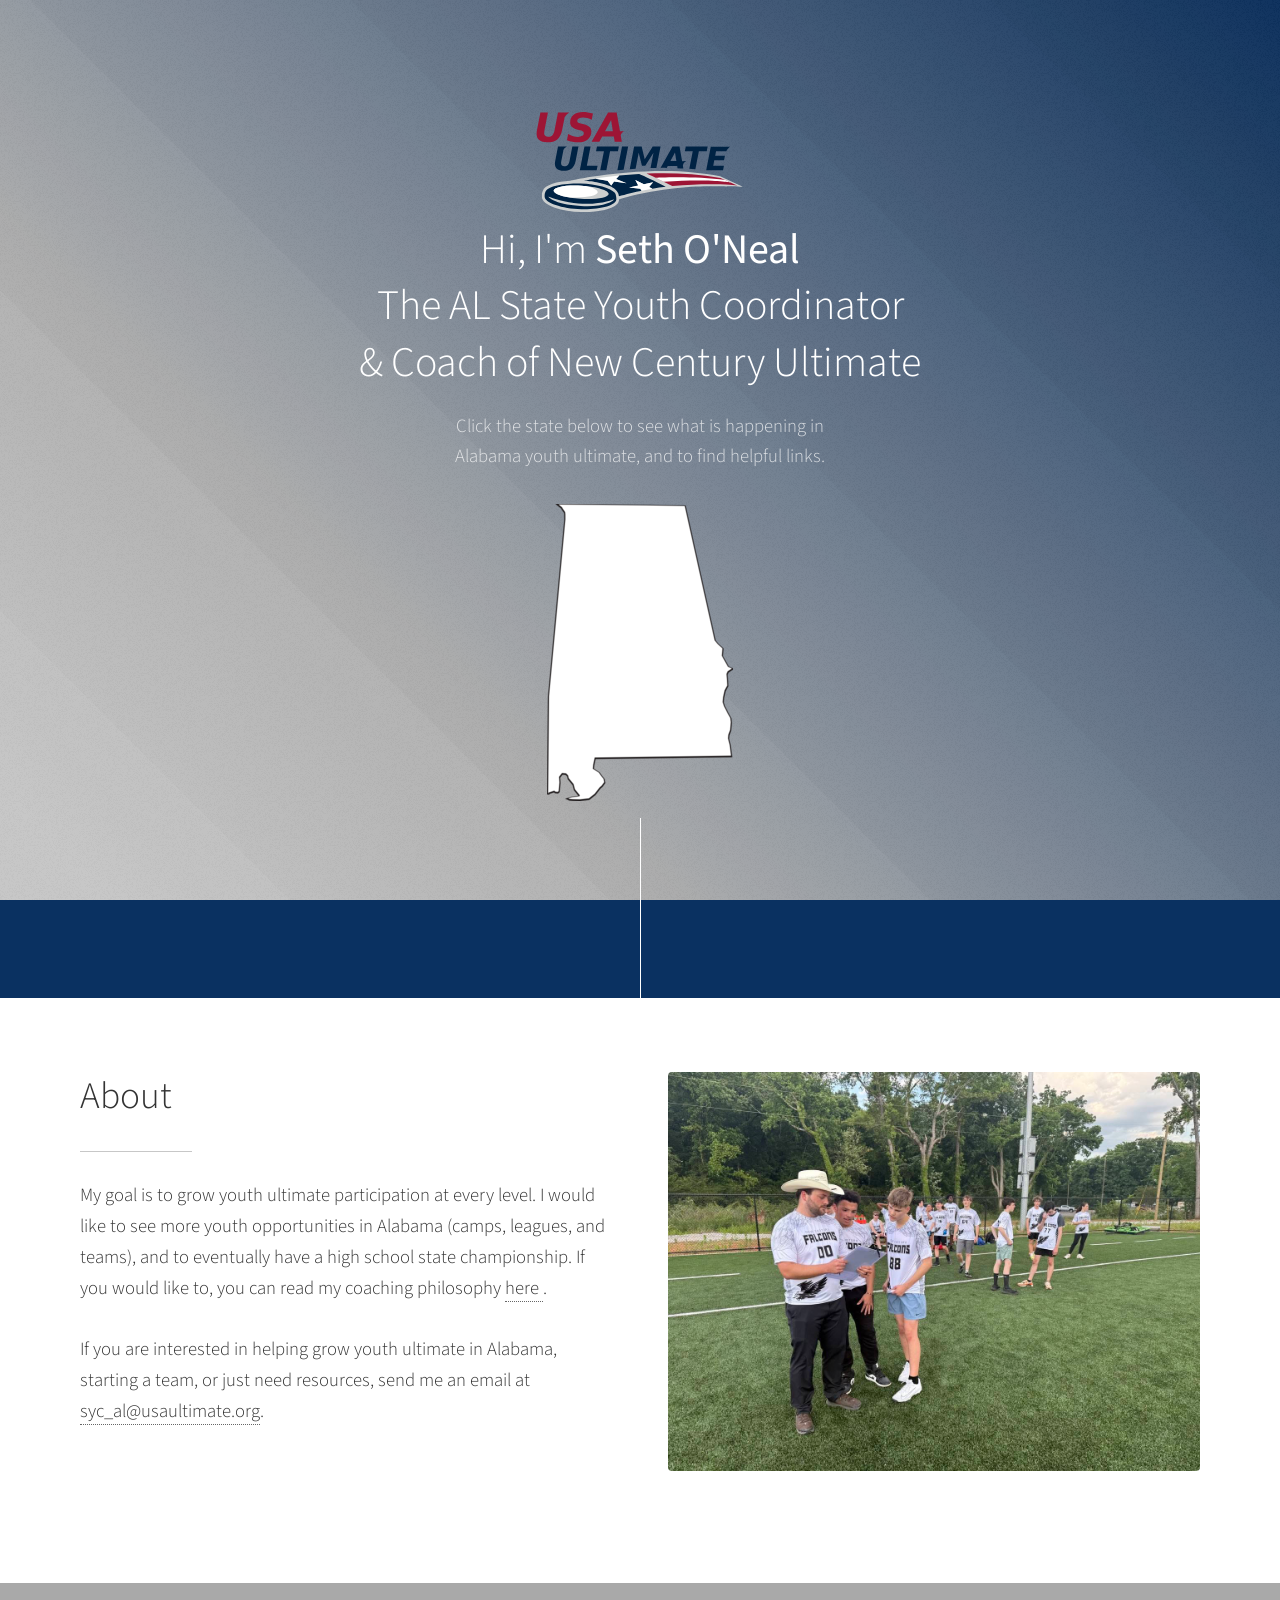
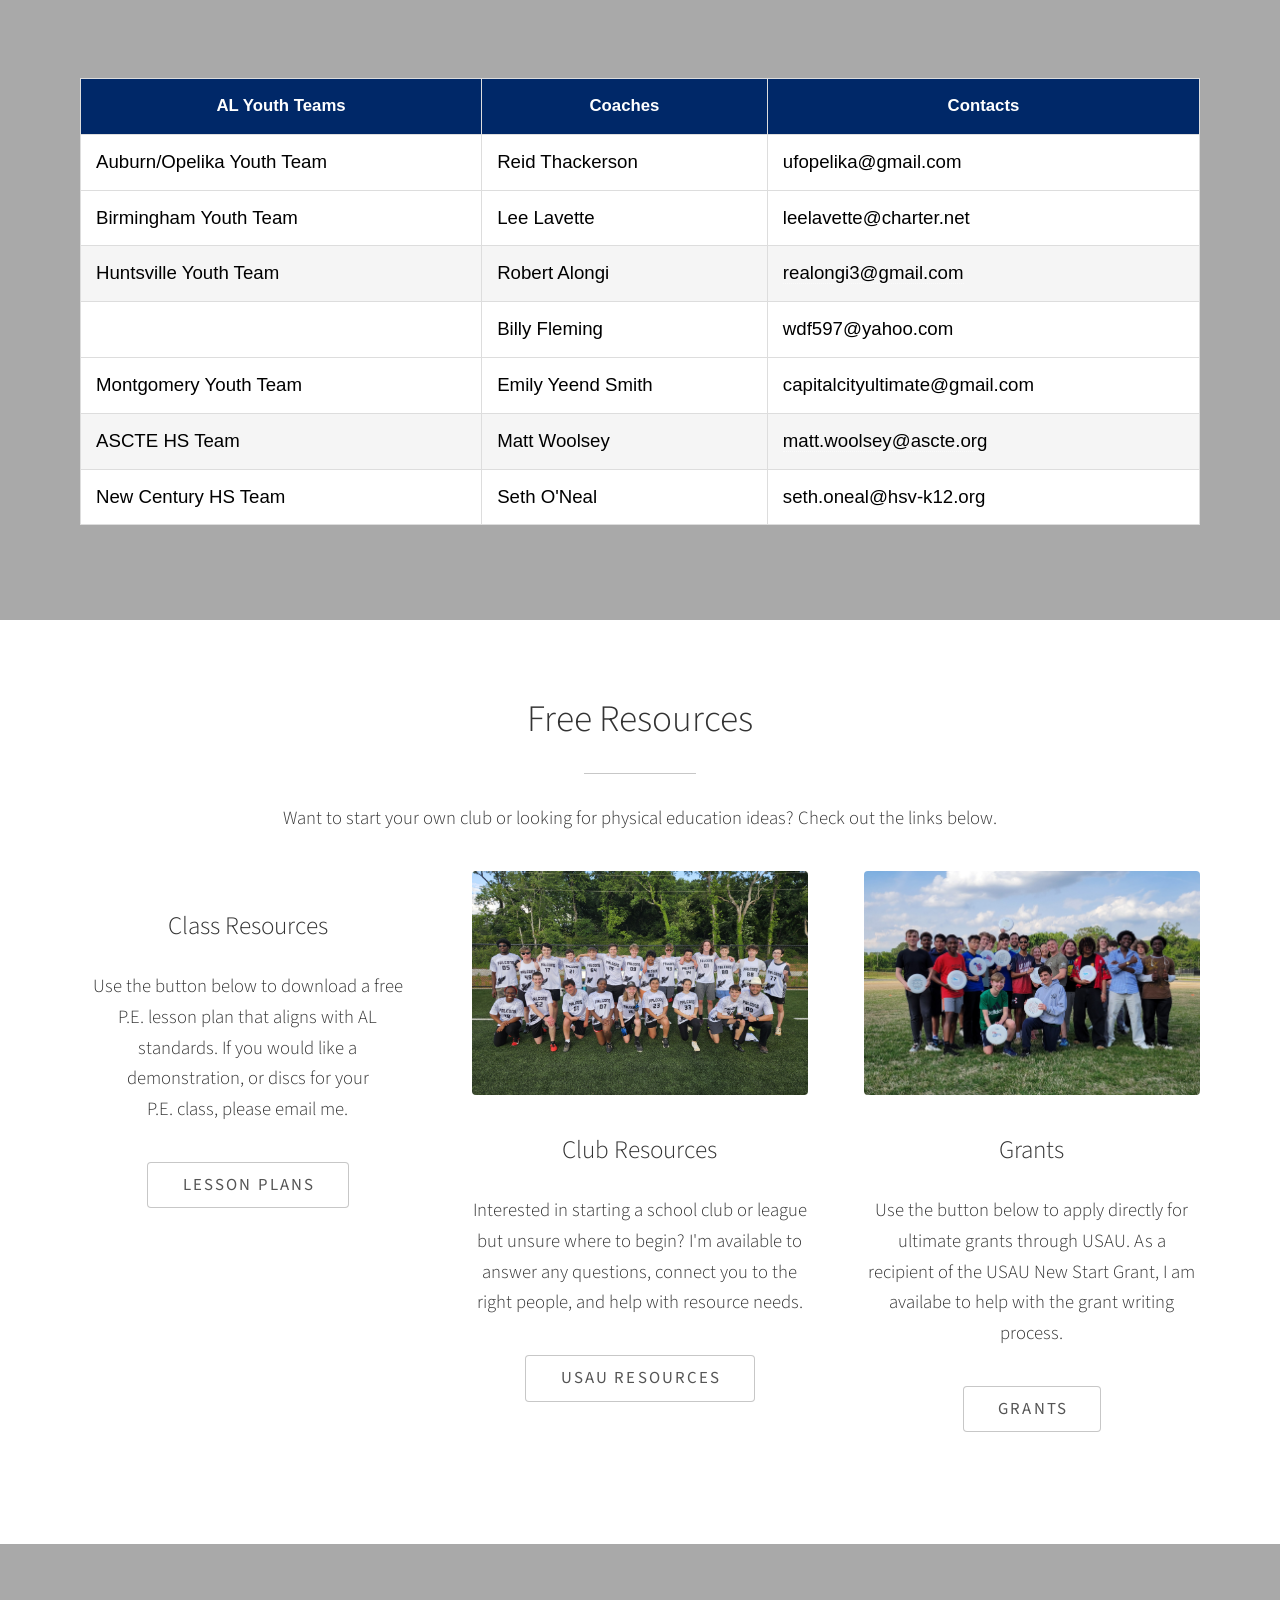
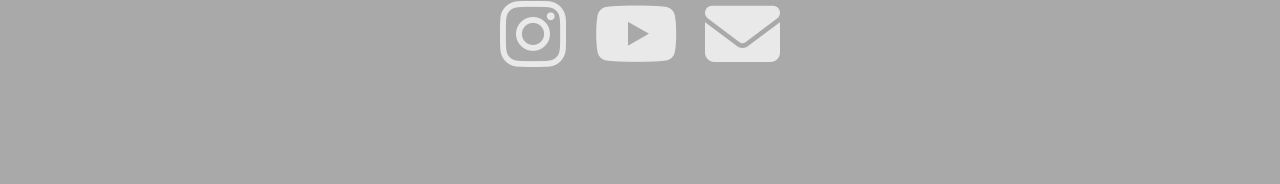
==== commit 5b5b5941: "Add files via upload" ====
--- a/ultimate/index.html
+++ b/ultimate/index.html
@@ -62,7 +62,6 @@
   border-collapse: collapse;
   margin: 20px 0;
   font-family: sans-serif;
-	
 }
 
 .generated-table th,
@@ -73,7 +72,10 @@
   background-color: transparent;
   color: inherit;
 }
-
+.generated-table td a {
+    overflow-wrap: anywhere;
+    word-break: break-word;
+}
 .generated-table th {
   font-weight: bold;
 }
@@ -125,6 +127,16 @@
     </tr>
   </thead>
   <tbody>
+	<tr>
+      <td class="tgp-style-3">Auburn/Opelika Youth Team
+      </td>
+      <td class="tgp-style-4">Reid Thackerson
+      </td>
+      <td class="tgp-style-4">
+        <a href="mailto: ufopelika@gmail.com" target="_blank">ufopelika@gmail.com
+        </a>
+      </td>
+    </tr>
     <tr>
       <td class="tgp-style-3">Birmingham Youth Team
       </td>
--- a/ultimate/assets/css/main.css
+++ b/ultimate/assets/css/main.css
@@ -3377,7 +3377,7 @@
 	}
 
 /* Small */
-
+}
 	@media screen and (max-width: 736px) {
 
 		/* Basic */
@@ -3538,4 +3538,4 @@
 			#footer {
 				padding: 2em 1em 2em 1em ;
 			}
-	}+	}
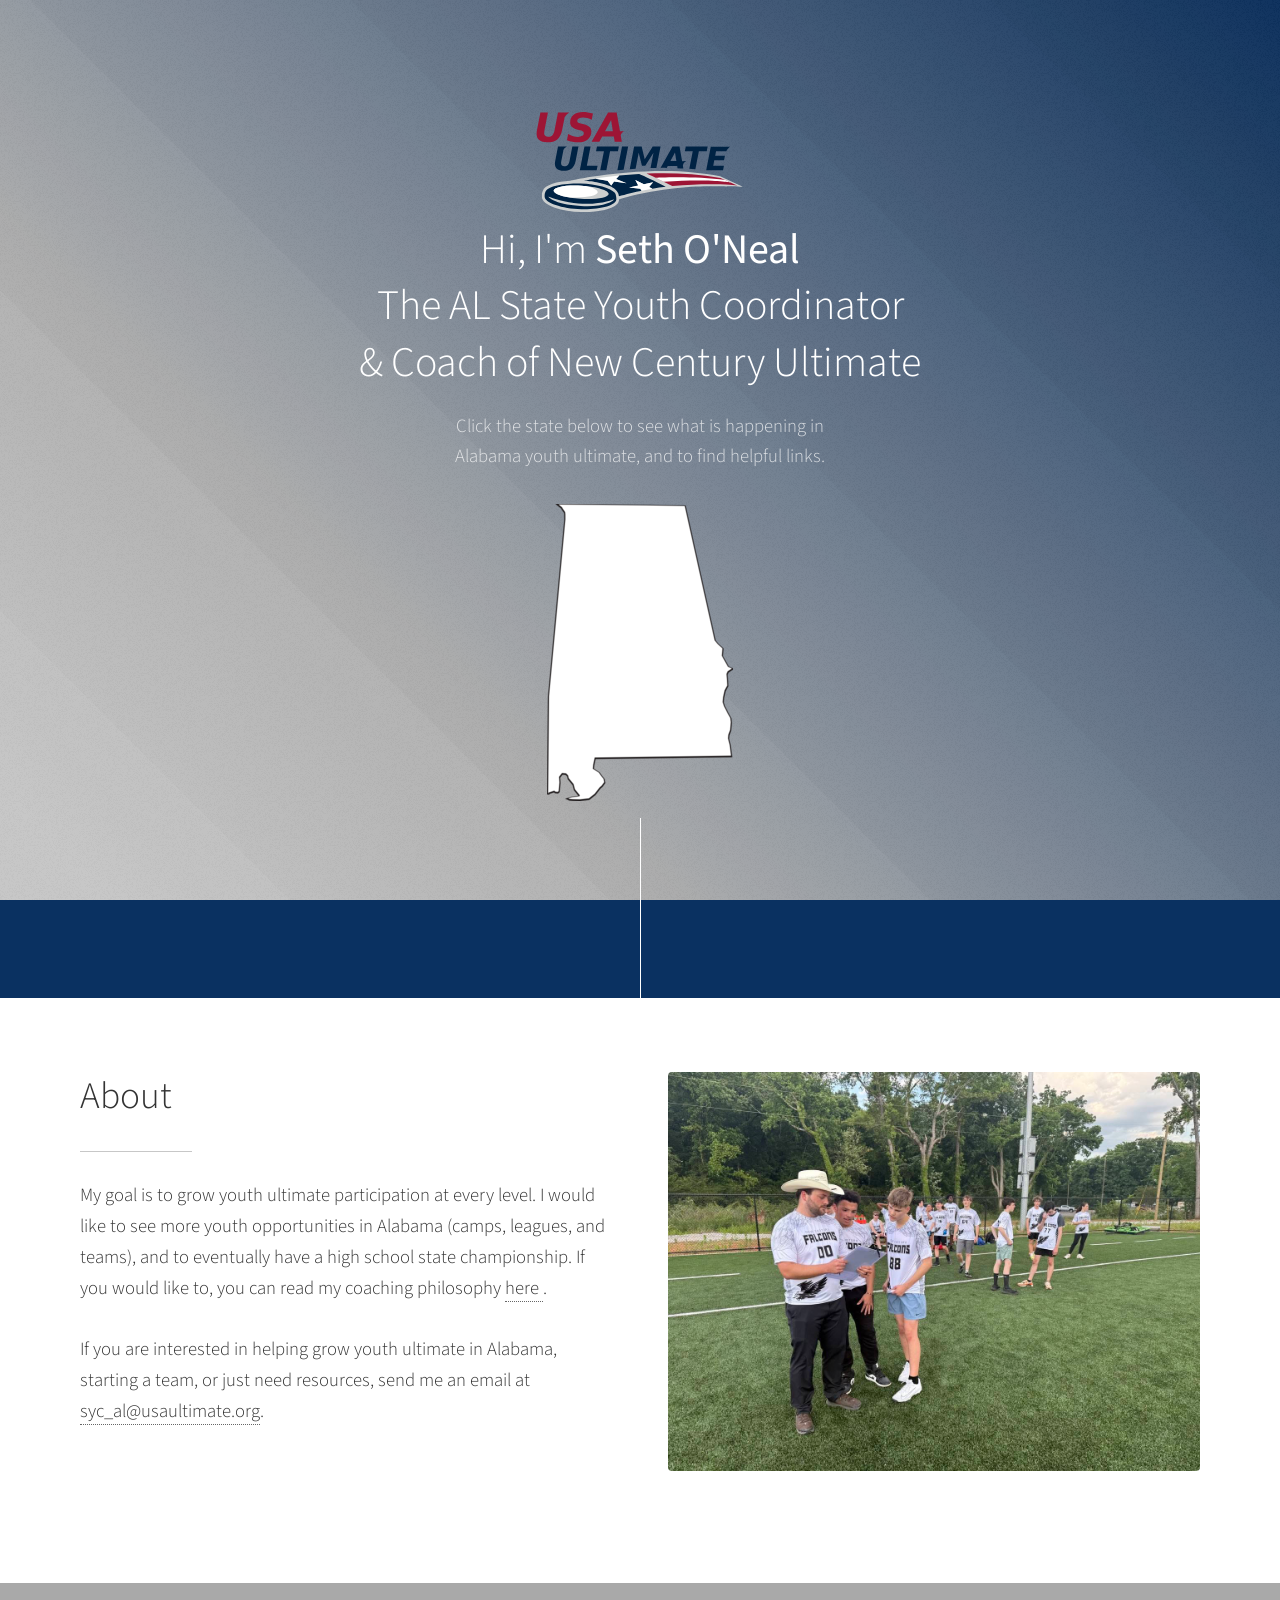
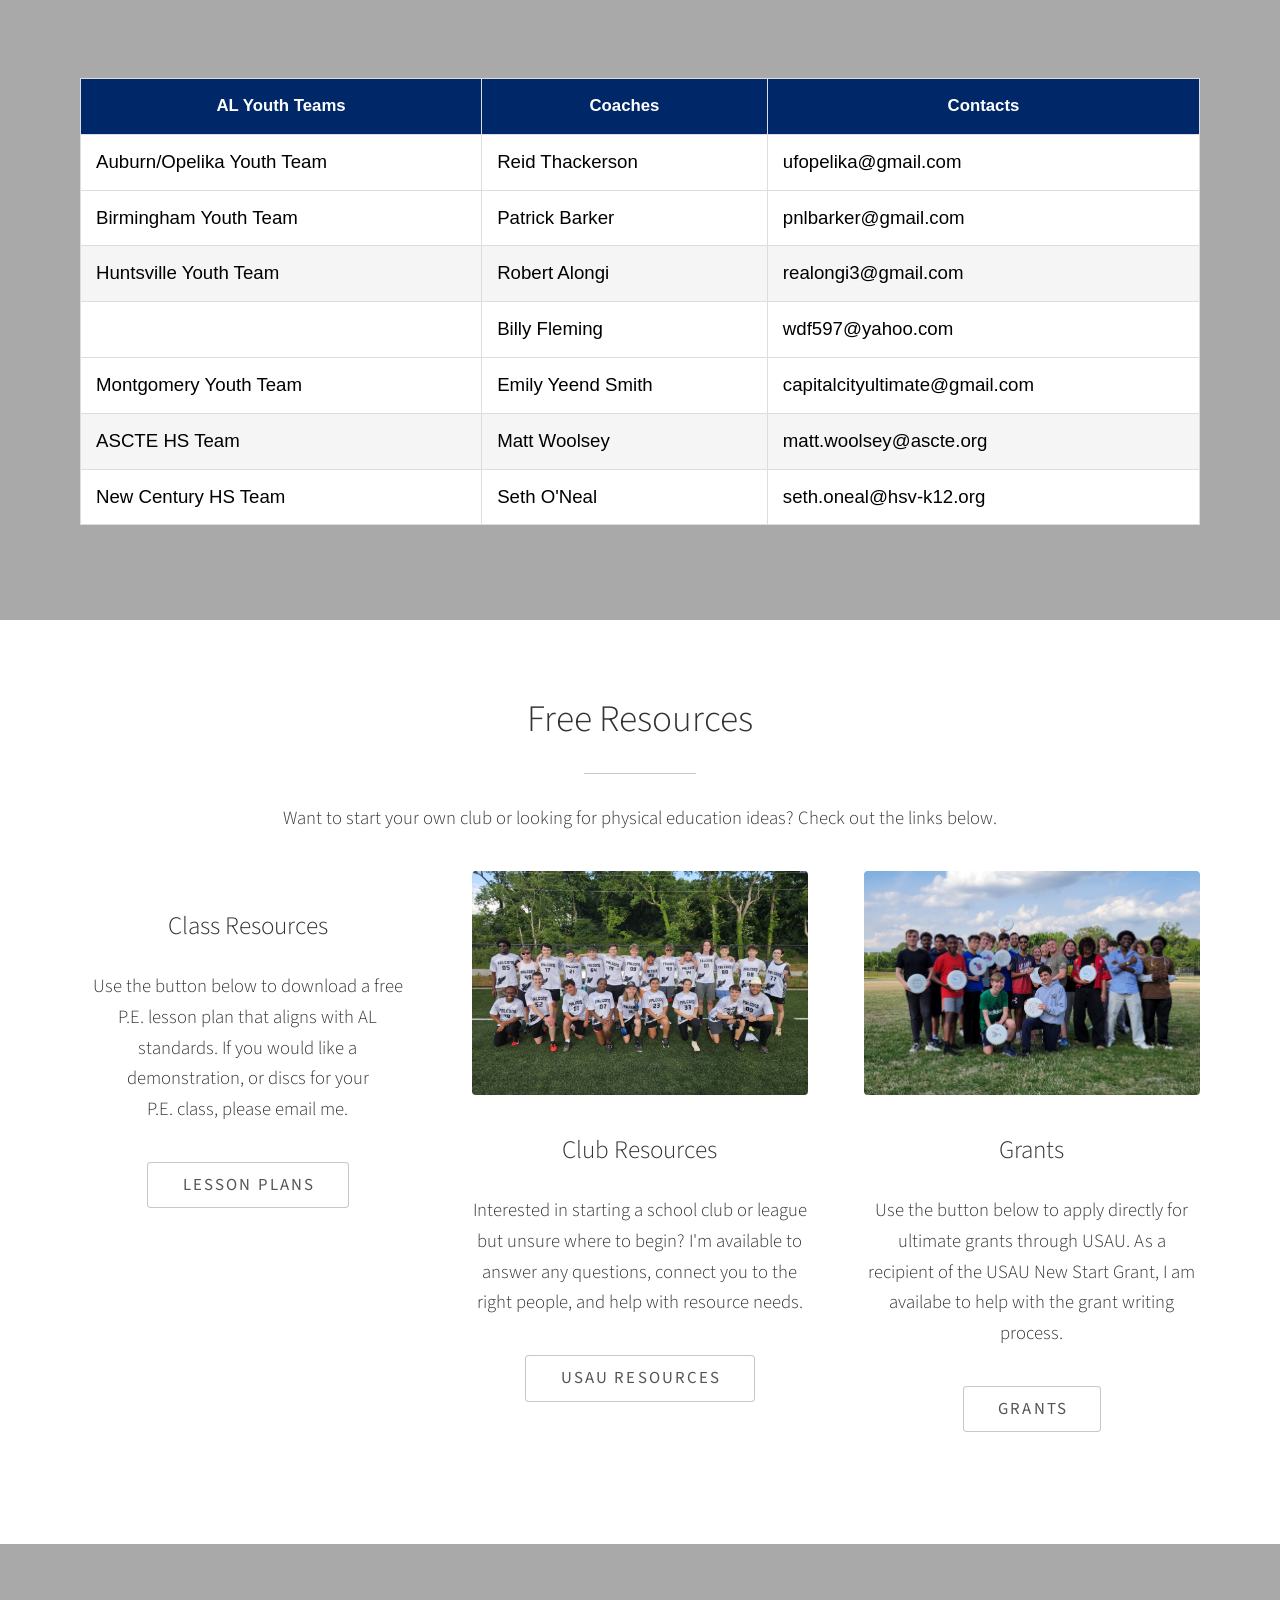
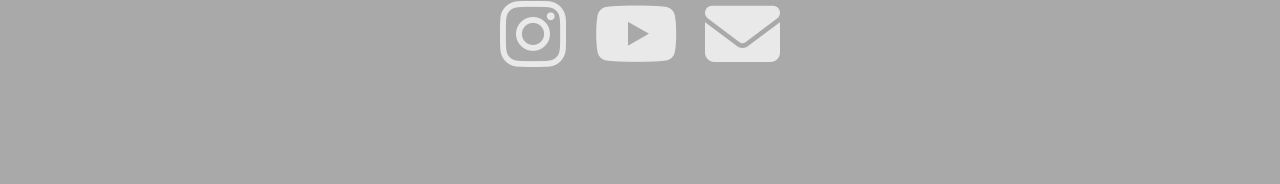
==== commit 1c328437: "Update Ultimate index.html" ====
--- a/ultimate/index.html
+++ b/ultimate/index.html
@@ -140,10 +140,10 @@
     <tr>
       <td class="tgp-style-3">Birmingham Youth Team
       </td>
-      <td class="tgp-style-4">Lee Lavette
+      <td class="tgp-style-4">Patrick Barker
       </td>
       <td class="tgp-style-4">
-        <a href="mailto: leelavette@charter.net" target="_blank">leelavette@charter.net
+        <a href="mailto: pnlbarker@gmail.com" target="_blank">pnlbarker@gmail.com
         </a>
       </td>
     </tr>
@@ -601,4 +601,4 @@
 			<script src="assets/js/main.js"></script>
 
 	</body>
-</html>+</html>
